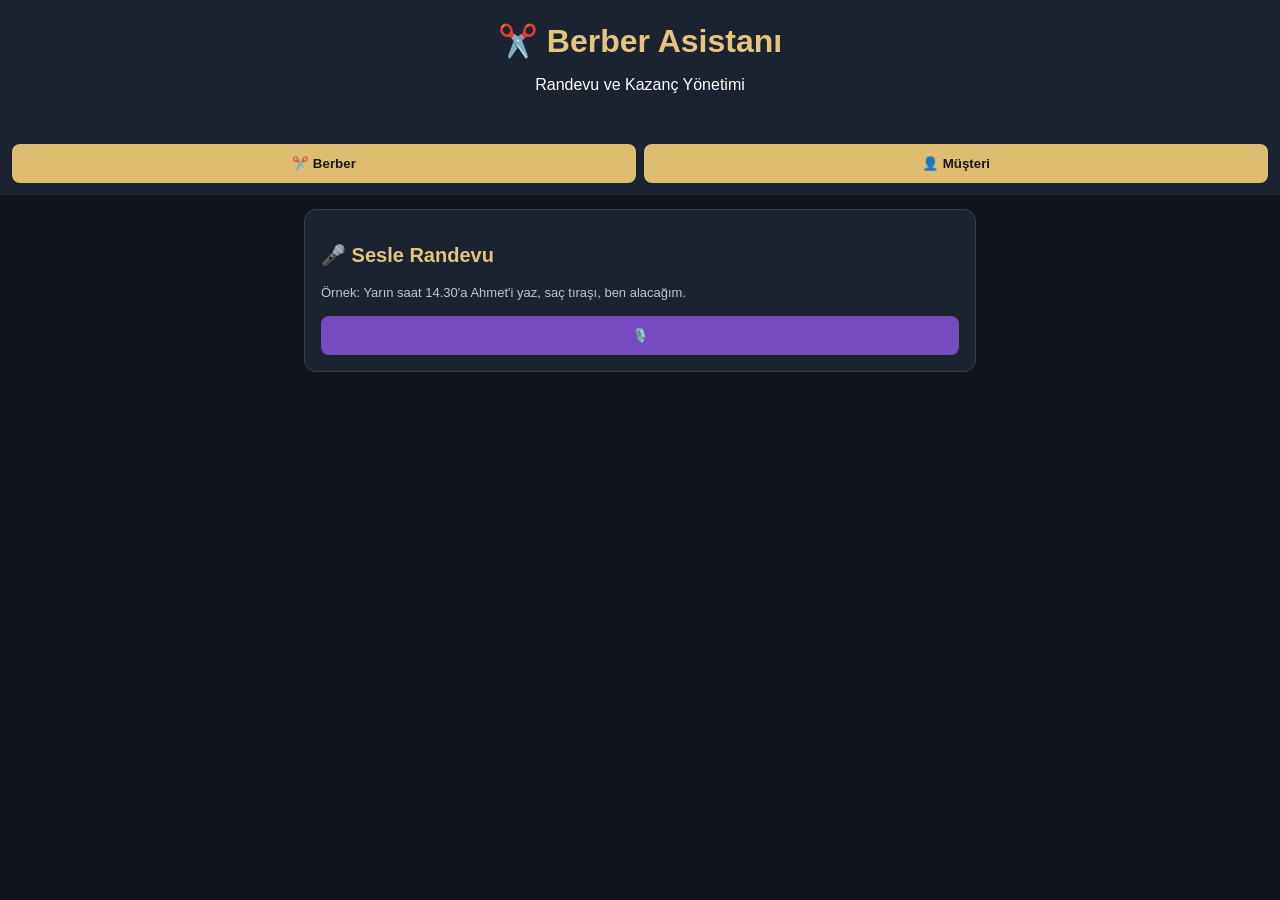
==== index.html @ 3687d58e "index.html" ====
<!DOCTYPE html>
<html lang="tr">
<head>
<meta charset="UTF-8">
<meta name="viewport" content="width=device-width, initial-scale=1">
<title>Berber Asistanı</title>

<style>
*{box-sizing:border-box}
body{margin:0;background:#10141c;color:white;font-family:Arial,sans-serif}
header{padding:22px;text-align:center;background:#1b2330}
h1{color:#e4c47e;margin:0}
main{max-width:700px;margin:auto;padding:14px}
nav{display:flex;gap:8px;padding:12px;background:#1b2330}
button{padding:12px;border:0;border-radius:8px;background:#dfbd70;color:#171717;font-weight:bold;cursor:pointer}
nav button{flex:1}
.card{background:#1b2330;border:1px solid #354153;border-radius:12px;padding:16px;margin-bottom:14px}
h2{color:#e4c47e;font-size:20px}
input,select{width:100%;padding:12px;margin:7px 0 14px;background:#101722;color:white;border:1px solid #445064;border-radius:8px;font-size:16px}
.full{width:100%}
.voice{width:100%;background:#774bc0;color:white}
.green{background:#248451;color:white}
.red{background:#b63e48;color:white}
.blue{background:#287caa;color:white}
.gray{background:#39485d;color:white}
.hidden{display:none}
.notice{font-size:13px;color:#bbc5d4;line-height:1.5}
.item{background:#111923;padding:13px;border:1px solid #39475a;border-radius:10px;margin:12px 0}
.item p{overflow-wrap:anywhere}
.status{color:#e4c47e;font-weight:bold}
.actions{display:flex;gap:7px;flex-wrap:wrap}
.actions button{flex:1;margin-top:5px}
.stats{display:grid;grid-template-columns:1fr 1fr;gap:10px}
.stat{padding:14px;background:#111923;border-radius:8px}
.stat strong{display:block;color:#e4c47e;font-size:22px;margin-top:8px}
</style>
</head>

<body>

<header>
<h1>✂️ Berber Asistanı</h1>
<p>Randevu ve Kazanç Yönetimi</p>
</header>

<nav>
<button onclick="sayfa('berber')">✂️ Berber</button>
<button onclick="sayfa('musteri')">👤 Müşteri</button>
</nav>

<main>

<section id="berber">

<div class="card">
<h2>🎤 Sesle Randevu</h2>
<p class="notice">Örnek: Yarın saat 14.30'a Ahmet'i yaz, saç tıraşı, ben alacağım.</p>
<button class="voice full" id="sesButon" onclick="sesBaslat()">🎙️
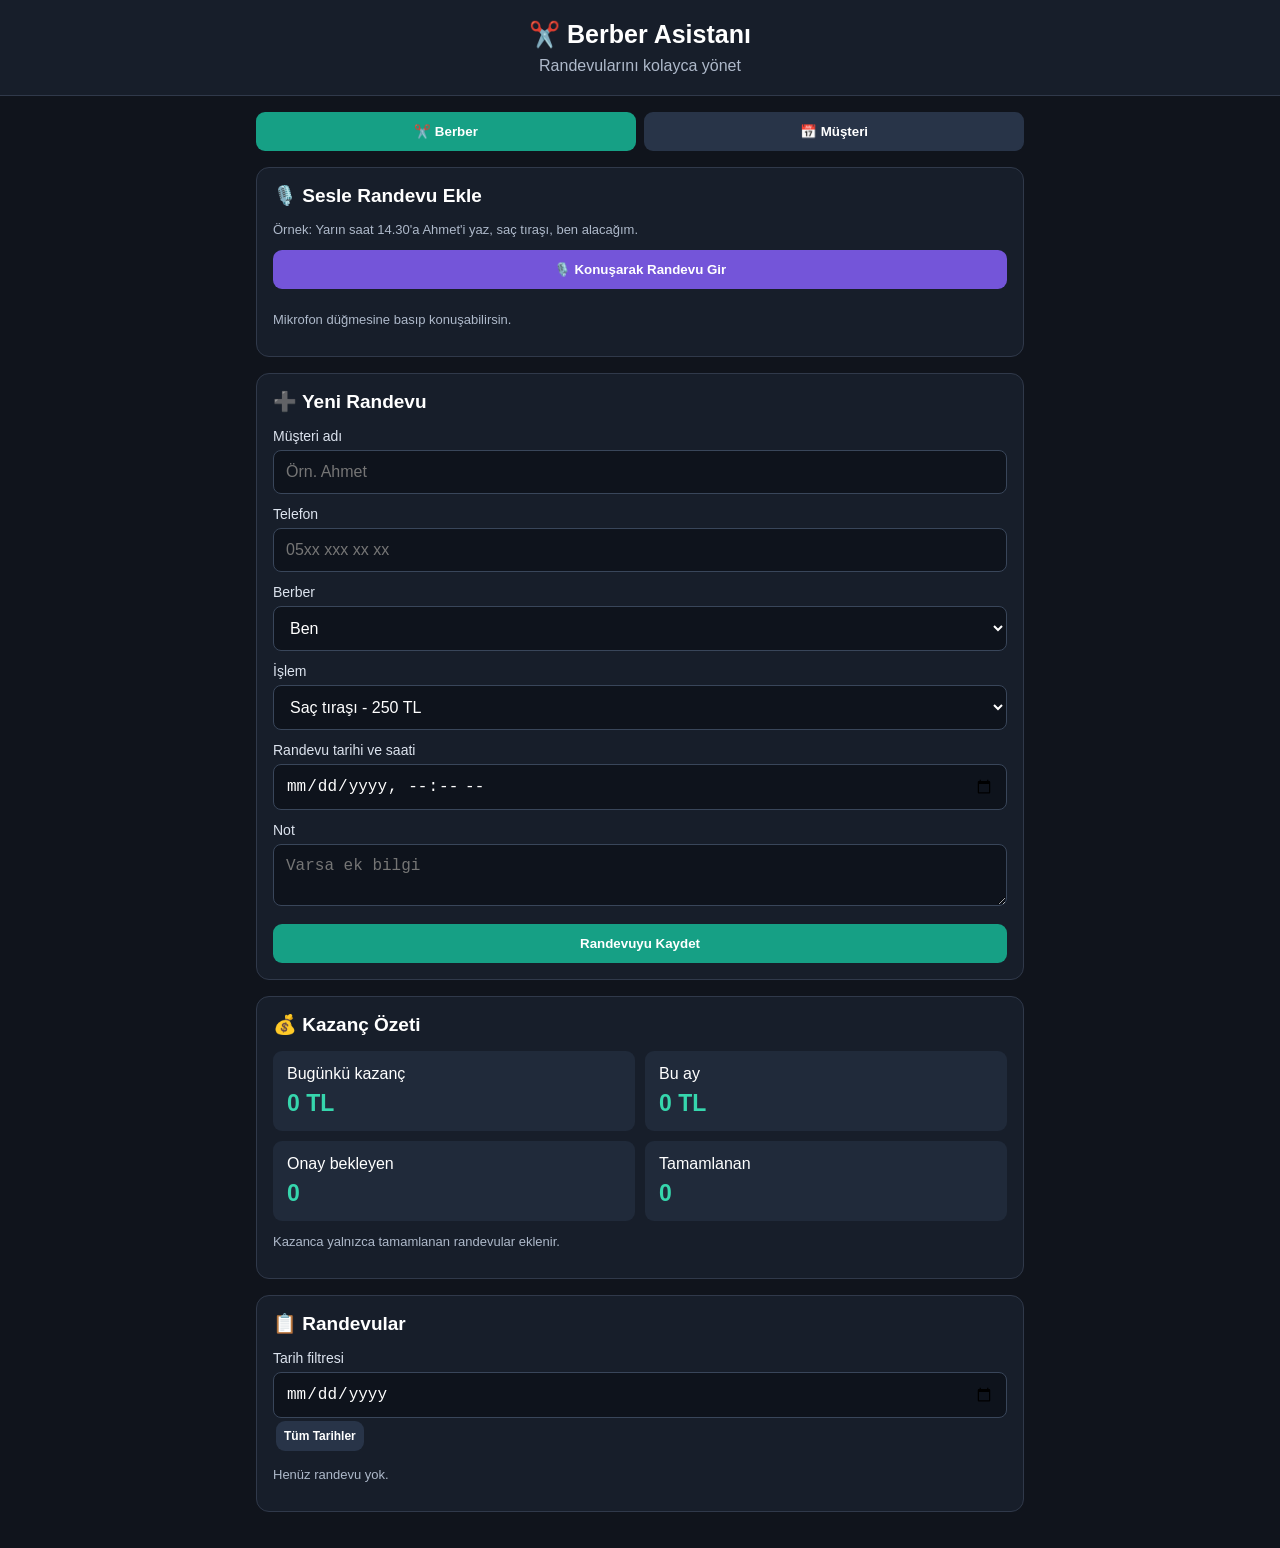
==== commit 64387c8e: "index.html" ====
--- a/index.html
+++ b/index.html
@@ -4,55 +4,390 @@
 <meta charset="UTF-8">
 <meta name="viewport" content="width=device-width, initial-scale=1">
 <title>Berber Asistanı</title>
-
 <style>
 *{box-sizing:border-box}
-body{margin:0;background:#10141c;color:white;font-family:Arial,sans-serif}
-header{padding:22px;text-align:center;background:#1b2330}
-h1{color:#e4c47e;margin:0}
-main{max-width:700px;margin:auto;padding:14px}
-nav{display:flex;gap:8px;padding:12px;background:#1b2330}
-button{padding:12px;border:0;border-radius:8px;background:#dfbd70;color:#171717;font-weight:bold;cursor:pointer}
-nav button{flex:1}
-.card{background:#1b2330;border:1px solid #354153;border-radius:12px;padding:16px;margin-bottom:14px}
-h2{color:#e4c47e;font-size:20px}
-input,select{width:100%;padding:12px;margin:7px 0 14px;background:#101722;color:white;border:1px solid #445064;border-radius:8px;font-size:16px}
-.full{width:100%}
-.voice{width:100%;background:#774bc0;color:white}
-.green{background:#248451;color:white}
-.red{background:#b63e48;color:white}
-.blue{background:#287caa;color:white}
-.gray{background:#39485d;color:white}
-.hidden{display:none}
-.notice{font-size:13px;color:#bbc5d4;line-height:1.5}
-.item{background:#111923;padding:13px;border:1px solid #39475a;border-radius:10px;margin:12px 0}
-.item p{overflow-wrap:anywhere}
-.status{color:#e4c47e;font-weight:bold}
-.actions{display:flex;gap:7px;flex-wrap:wrap}
-.actions button{flex:1;margin-top:5px}
-.stats{display:grid;grid-template-columns:1fr 1fr;gap:10px}
-.stat{padding:14px;background:#111923;border-radius:8px}
-.stat strong{display:block;color:#e4c47e;font-size:22px;margin-top:8px}
+body{margin:0;background:#10141c;color:#fff;font-family:Arial,sans-serif}
+header{background:#171e2a;padding:20px;text-align:center;border-bottom:1px solid #30394a}
+header h1{margin:0;font-size:25px}
+header p{color:#aeb9ca;margin:8px 0 0}
+main{max-width:800px;margin:auto;padding:16px}
+.tabs{display:flex;gap:8px;margin-bottom:16px}
+button,.tab{border:0;border-radius:9px;padding:12px;background:#283448;color:white;font-weight:bold;cursor:pointer}
+button:active{opacity:.75}
+.tab{flex:1}
+.tab.active{background:#16a085}
+.card{background:#171e2a;border:1px solid #30394a;border-radius:13px;padding:16px;margin-bottom:16px}
+h2{font-size:19px;margin:0 0 15px}
+label{display:block;margin:12px 0 6px;color:#dce3ee;font-size:14px}
+input,select,textarea{width:100%;padding:12px;border-radius:8px;border:1px solid #39465a;background:#0e131c;color:white;font-size:16px}
+textarea{resize:vertical}
+.primary{background:#16a085;width:100%;margin-top:14px}
+.voice{background:#7455d9;width:100%;margin-bottom:10px}
+.small{padding:8px;font-size:12px;margin:3px}
+.approve{background:#138b58}
+.reject{background:#b33d4b}
+.complete{background:#2766c7}
+.cancel{background:#8a5a27}
+.muted{color:#aeb9ca;font-size:13px}
+.item{border:1px solid #354156;border-radius:10px;padding:13px;margin-top:10px}
+.item h3{margin:0 0 8px;font-size:17px}
+.badge{display:inline-block;padding:5px 8px;border-radius:6px;font-size:12px;background:#66512a;margin:5px 0}
+.stats{display:grid;grid-template-columns:repeat(2,1fr);gap:10px}
+.stat{background:#202a3a;padding:14px;border-radius:9px}
+.stat strong{display:block;font-size:23px;margin-top:7px;color:#36d6ad}
+.hidden{display:none!important}
+hr{border:0;border-top:1px solid #30394a;margin:15px 0}
 </style>
 </head>
-
 <body>
-
 <header>
 <h1>✂️ Berber Asistanı</h1>
-<p>Randevu ve Kazanç Yönetimi</p>
+<p>Randevularını kolayca yönet</p>
 </header>
 
-<nav>
-<button onclick="sayfa('berber')">✂️ Berber</button>
-<button onclick="sayfa('musteri')">👤 Müşteri</button>
-</nav>
-
 <main>
-
-<section id="berber">
-
-<div class="card">
-<h2>🎤 Sesle Randevu</h2>
-<p class="notice">Örnek: Yarın saat 14.30'a Ahmet'i yaz, saç tıraşı, ben alacağım.</p>
-<button class="voice full" id="sesButon" onclick="sesBaslat()">🎙️+<div class="tabs">
+<button class="tab active" id="berberTab" onclick="sayfaAc('berber')">✂️ Berber</button>
+<button class="tab" id="musteriTab" onclick="sayfaAc('musteri')">📅 Müşteri</button>
+</div>
+
+<section id="berberSayfa">
+<div class="card">
+<h2>🎙️ Sesle Randevu Ekle</h2>
+<p class="muted">Örnek: Yarın saat 14.30'a Ahmet'i yaz, saç tıraşı, ben alacağım.</p>
+<button class="voice" onclick="sesBaslat()">🎙️ Konuşarak Randevu Gir</button>
+<p id="sesDurum" class="muted">Mikrofon düğmesine basıp konuşabilirsin.</p>
+</div>
+
+<div class="card">
+<h2>➕ Yeni Randevu</h2>
+<form id="randevuForm">
+<label>Müşteri adı</label>
+<input id="ad" required placeholder="Örn. Ahmet">
+
+<label>Telefon</label>
+<input id="telefon" type="tel" placeholder="05xx xxx xx xx">
+
+<label>Berber</label>
+<select id="berber">
+<option value="Ben">Ben</option>
+<option value="Usta">Usta</option>
+</select>
+
+<label>İşlem</label>
+<select id="islem">
+<option value="Saç">Saç tıraşı - 250 TL</option>
+<option value="Sakal">Sakal - 100 TL</option>
+<option value="Saç ve sakal">Saç ve sakal - 350 TL</option>
+</select>
+
+<label>Randevu tarihi ve saati</label>
+<input id="tarih" type="datetime-local" required>
+
+<label>Not</label>
+<textarea id="not" rows="2" placeholder="Varsa ek bilgi"></textarea>
+
+<button class="primary" type="submit">Randevuyu Kaydet</button>
+</form>
+</div>
+
+<div class="card">
+<h2>💰 Kazanç Özeti</h2>
+<div class="stats">
+<div class="stat">Bugünkü kazanç<strong id="bugunKazanc">0 TL</strong></div>
+<div class="stat">Bu ay<strong id="ayKazanc">0 TL</strong></div>
+<div class="stat">Onay bekleyen<strong id="bekleyenSayi">0</strong></div>
+<div class="stat">Tamamlanan<strong id="tamamlananSayi">0</strong></div>
+</div>
+<p class="muted">Kazanca yalnızca tamamlanan randevular eklenir.</p>
+</div>
+
+<div class="card">
+<h2>📋 Randevular</h2>
+<label>Tarih filtresi</label>
+<input type="date" id="filtreTarih" onchange="listele()">
+<button class="small" onclick="filtreTemizle()">Tüm Tarihler</button>
+<div id="randevuListe"></div>
+</div>
+</section>
+
+<section id="musteriSayfa" class="hidden">
+<div class="card">
+<h2>📅 Randevu Talep Et</h2>
+<p class="muted">Talebin berber tarafından onaylanana kadar beklemede kalır.</p>
+<form id="musteriForm">
+<label>Adın</label>
+<input id="mAd" required placeholder="Ad soyad">
+
+<label>Telefon</label>
+<input id="mTelefon" required type="tel" placeholder="Telefon numaran">
+
+<label>Berber tercihi</label>
+<select id="mBerber">
+<option value="Ben">Ben</option>
+<option value="Usta">Usta</option>
+</select>
+
+<label>İşlem</label>
+<select id="mIslem">
+<option value="Saç">Saç tıraşı - 250 TL</option>
+<option value="Sakal">Sakal - 100 TL</option>
+<option value="Saç ve sakal">Saç ve sakal - 350 TL</option>
+</select>
+
+<label>İstediğin tarih ve saat</label>
+<input id="mTarih" type="datetime-local" required>
+
+<button class="primary" type="submit">Randevu Talebi Gönder</button>
+</form>
+<hr>
+<h2>ℹ️ Bilgilendirme</h2>
+<p class="muted">Bu sürüm deneme sürümüdür. Müşteri talepleri farklı telefonlar arasında henüz paylaşılmaz. WhatsApp mesajları otomatik gönderilmez.</p>
+</div>
+</section>
+</main>
+
+<script>
+const ANAHTAR="berberRandevulari";
+let randevular=[];
+
+try{
+randevular=JSON.parse(localStorage.getItem(ANAHTAR)||"[]");
+if(!Array.isArray(randevular))randevular=[];
+}catch(e){randevular=[]}
+
+function kaydet(){
+localStorage.setItem(ANAHTAR,JSON.stringify(randevular));
+listele();
+ozetGuncelle();
+}
+
+function fiyat(islem){
+if(islem==="Sakal")return 100;
+if(islem==="Saç ve sakal")return 350;
+return 250;
+}
+
+function tarihYaz(deger){
+if(!deger)return "";
+const d=new Date(deger);
+if(isNaN(d.getTime()))return deger;
+return d.toLocaleDateString("tr-TR")+" "+d.toLocaleTimeString("tr-TR",{hour:"2-digit",minute:"2-digit"});
+}
+
+function sayfaAc(ad){
+document.getElementById("berberSayfa").classList.toggle("hidden",ad!=="berber");
+document.getElementById("musteriSayfa").classList.toggle("hidden",ad!=="musteri");
+document.getElementById("berberTab").classList.toggle("active",ad==="berber");
+document.getElementById("musteriTab").classList.toggle("active",ad==="musteri");
+}
+
+function cakisma(tarih,berber){
+const yeni=new Date(tarih).getTime();
+return randevular.some(r=>
+r.berber===berber &&
+["Onay Bekliyor","Onaylandı"].includes(r.durum) &&
+Math.abs(new Date(r.tarih).getTime()-yeni)<30*60*1000
+);
+}
+
+function randevuEkle(veri){
+if(!veri.ad||!veri.tarih){
+alert("Lütfen müşteri adını ve randevu saatini gir.");
+return false;
+}
+const d=new Date(veri.tarih);
+if(isNaN(d.getTime())||d.getHours()<9||d.getHours()>=19||
+d.getMinutes()%30!==0){
+alert("Randevu saatleri 09.00-18.30 arasında, yarım saatlik aralıklarla olmalı.");
+return false;
+}
+if(d.getTime()<Date.now()){
+alert("Geçmiş bir saate randevu veremezsin.");
+return false;
+}
+if(cakisma(veri.tarih,veri.berber)){
+alert("Bu berberin o saatte başka bir randevusu var. Başka saat seç.");
+return false;
+}
+randevular.push({
+id:Date.now().toString()+Math.random().toString(16).slice(2),
+ad:veri.ad.trim(),
+telefon:veri.telefon||"",
+berber:veri.berber,
+islem:veri.islem,
+fiyat:fiyat(veri.islem),
+tarih:veri.tarih,
+not:veri.not||"",
+durum:veri.durum||"Onaylandı",
+olusturma:new Date().toISOString()
+});
+kaydet();
+return true;
+}
+
+document.getElementById("randevuForm").addEventListener("submit",function(e){
+e.preventDefault();
+const ok=randevuEkle({
+ad:document.getElementById("ad").value,
+telefon:document.getElementById("telefon").value,
+berber:document.getElementById("berber").value,
+islem:document.getElementById("islem").value,
+tarih:document.getElementById("tarih").value,
+not:document.getElementById("not").value,
+durum:"Onaylandı"
+});
+if(ok){
+this.reset();
+alert("Randevu kaydedildi!");
+}
+});
+
+document.getElementById("musteriForm").addEventListener("submit",function(e){
+e.preventDefault();
+const ok=randevuEkle({
+ad:document.getElementById("mAd").value,
+telefon:document.getElementById("mTelefon").value,
+berber:document.getElementById("mBerber").value,
+islem:document.getElementById("mIslem").value,
+tarih:document.getElementById("mTarih").value,
+durum:"Onay Bekliyor"
+});
+if(ok){
+this.reset();
+alert("Talebin kaydedildi. Berber onayı bekleniyor.");
+}
+});
+
+function guvenli(metin){
+return String(metin??"").replace(/[&<>"']/g,function(c){
+return {"&":"&amp;","<":"&lt;",">":"&gt;",'"':"&quot;","'":"&#39;"}[c];
+});
+}
+
+function durumButonlari(r){
+let html="";
+if(r.durum==="Onay Bekliyor"){
+html+=`<button class="small approve" onclick="durumDegistir('${r.id}','Onaylandı')">Onayla</button>`;
+html+=`<button class="small reject" onclick="durumDegistir('${r.id}','Reddedildi')">Reddet</button>`;
+}
+if(r.durum==="Onaylandı"){
+html+=`<button class="small complete" onclick="durumDegistir('${r.id}','Tamamlandı')">Tamamlandı</button>`;
+html+=`<button class="small cancel" onclick="durumDegistir('${r.id}','İptal Edildi')">İptal Et</button>`;
+}
+html+=`<button class="small reject" onclick="sil('${r.id}')">Sil</button>`;
+return html;
+}
+
+function listele(){
+const alan=document.getElementById("randevuListe");
+const filtre=document.getElementById("filtreTarih").value;
+const sirali=[...randevular].sort((a,b)=>new Date(a.tarih)-new Date(b.tarih));
+const gorunen=sirali.filter(r=>!filtre||r.tarih.slice(0,10)===filtre);
+if(!gorunen.length){
+alan.innerHTML='<p class="muted">Henüz randevu yok.</p>';
+return;
+}
+alan.innerHTML=gorunen.map(r=>`
+<div class="item">
+<h3>${guvenli(r.ad)}</h3>
+<div>${guvenli(tarihYaz(r.tarih))}</div>
+<div class="muted">${guvenli(r.berber)} · ${guvenli(r.islem)} · ${r.fiyat} TL</div>
+${r.telefon?`<div class="muted">Tel: ${guvenli(r.telefon)}</div>`:""}
+${r.not?`<div class="muted">Not: ${guvenli(r.not)}</div>`:""}
+<span class="badge">${guvenli(r.durum)}</span><br>
+${durumButonlari(r)}
+</div>`).join("");
+}
+
+function durumDegistir(id,durum){
+const r=randevular.find(x=>x.id===id);
+if(!r)return;
+if(durum==="Onaylandı"&&cakisma(r.tarih,r.berber)){
+alert("Bu saatte aynı berberin başka bir randevusu var.");
+return;
+}
+r.durum=durum;
+kaydet();
+}
+
+function sil(id){
+if(!confirm("Bu randevu silinsin mi?"))return;
+randevular=randevular.filter(r=>r.id!==id);
+kaydet();
+}
+
+function filtreTemizle(){
+document.getElementById("filtreTarih").value="";
+listele();
+}
+
+function ozetGuncelle(){
+const simdi=new Date();
+const bugun=simdi.toLocaleDateString("en-CA");
+const ay=simdi.getFullYear()+"-"+String(simdi.getMonth()+1).padStart(2,"0");
+const biten=randevular.filter(r=>r.durum==="Tamamlandı");
+const toplam=liste=>liste.reduce((s,r)=>s+Number(r.fiyat||0),0);
+document.getElementById("bugunKazanc").textContent=
+toplam(biten.filter(r=>new Date(r.tarih).toLocaleDateString("en-CA")===bugun))+" TL";
+document.getElementById("ayKazanc").textContent=
+toplam(biten.filter(r=>r.tarih.slice(0,7)===ay))+" TL";
+document.getElementById("bekleyenSayi").textContent=
+randevular.filter(r=>r.durum==="Onay Bekliyor").length;
+document.getElementById("tamamlananSayi").textContent=biten.length;
+}
+
+function sesBaslat(){
+const durum=document.getElementById("sesDurum");
+const SR=window.SpeechRecognition||window.webkitSpeechRecognition;
+if(!SR){
+durum.textContent="Bu tarayıcı ses tanımayı desteklemiyor. Chrome ile dene.";
+return;
+}
+const tanima=new SR();
+tanima.lang="tr-TR";
+tanima.interimResults=false;
+durum.textContent="Dinliyorum... Şimdi randevuyu söyle.";
+tanima.onresult=function(e){
+const metin=e.results[0][0].transcript;
+durum.textContent="Duyulan: "+metin;
+sesDoldur(metin);
+};
+tanima.onerror=function(){
+durum.textContent="Ses alınamadı. Mikrofon iznini kontrol edip tekrar dene.";
+};
+tanima.onend=function(){};
+tanima.start();
+}
+
+function sesDoldur(metin){
+const k=metin.toLocaleLowerCase("tr-TR");
+const adBul=metin.match(/(?:'|’)?([A-ZÇĞİÖŞÜ][a-zçğıöşü]+)(?:'|’)?/);
+if(adBul)document.getElementById("ad").value=adBul[1];
+
+if(k.includes("usta"))document.getElementById("berber").value="Usta";
+else if(k.includes("ben alacağım")||k.includes("ben alicam")||k.includes("ben"))document.getElementById("berber").value="Ben";
+
+if(k.includes("saç ve sakal")||k.includes("saç sakal"))document.getElementById("islem").value="Saç ve sakal";
+else if(k.includes("sakal"))document.getElementById("islem").value="Sakal";
+else if(k.includes("saç"))document.getElementById("islem").value="Saç";
+
+let d=new Date();
+if(k.includes("yarın")||k.includes("yarin"))d.setDate(d.getDate()+1);
+let saat=k.match(/(?:saat\s*)?(\d{1,2})[.:](\d{2})/);
+if(saat){
+d.setHours(Number(saat[1]),Number(saat[2]),0,0);
+}else{
+let sadeceSaat=k.match(/saat\s+(\d{1,2})/);
+if(sadeceSaat)d.setHours(Number(sadeceSaat[1]),0,0,0);
+}
+const yerel=new Date(d.getTime()-d.getTimezoneOffset()*60000).toISOString().slice(0,16);
+document.getElementById("tarih").value=yerel;
+document.getElementById("sesDurum").textContent="Bilgileri forma doldurdum. Kontrol et, ardından Randevuyu Kaydet düğmesine bas.";
+}
+
+listele();
+ozetGuncelle();
+</script>
+</body>
+</html>
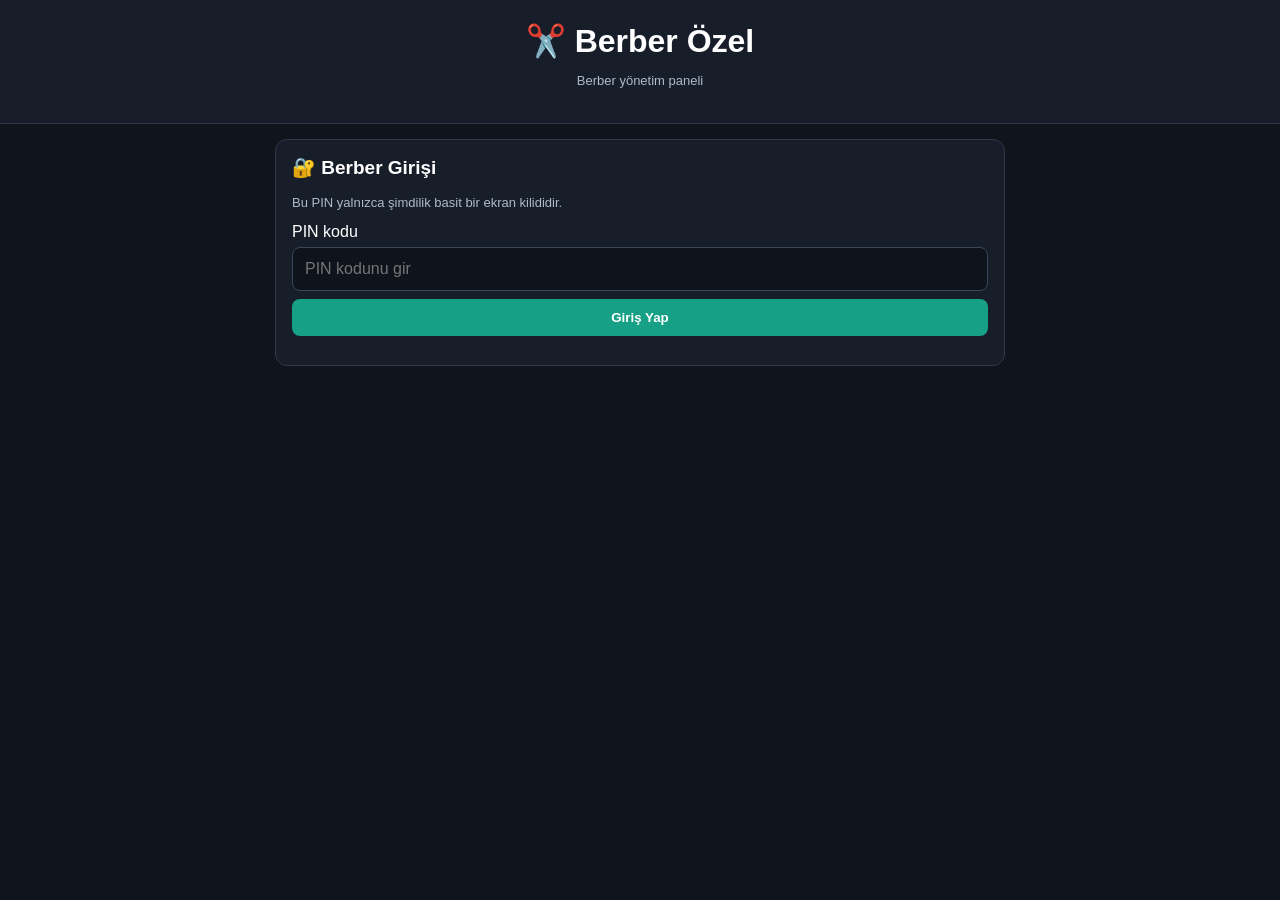
==== commit 4a16948b: "index.html" ====
--- a/index.html
+++ b/index.html
@@ -3,391 +3,187 @@
 <head>
 <meta charset="UTF-8">
 <meta name="viewport" content="width=device-width, initial-scale=1">
-<title>Berber Asistanı</title>
+<meta name="theme-color" content="#10141c">
+<title>Berber Özel</title>
 <style>
 *{box-sizing:border-box}
-body{margin:0;background:#10141c;color:#fff;font-family:Arial,sans-serif}
-header{background:#171e2a;padding:20px;text-align:center;border-bottom:1px solid #30394a}
-header h1{margin:0;font-size:25px}
-header p{color:#aeb9ca;margin:8px 0 0}
-main{max-width:800px;margin:auto;padding:16px}
-.tabs{display:flex;gap:8px;margin-bottom:16px}
-button,.tab{border:0;border-radius:9px;padding:12px;background:#283448;color:white;font-weight:bold;cursor:pointer}
-button:active{opacity:.75}
-.tab{flex:1}
-.tab.active{background:#16a085}
-.card{background:#171e2a;border:1px solid #30394a;border-radius:13px;padding:16px;margin-bottom:16px}
-h2{font-size:19px;margin:0 0 15px}
-label{display:block;margin:12px 0 6px;color:#dce3ee;font-size:14px}
-input,select,textarea{width:100%;padding:12px;border-radius:8px;border:1px solid #39465a;background:#0e131c;color:white;font-size:16px}
-textarea{resize:vertical}
-.primary{background:#16a085;width:100%;margin-top:14px}
-.voice{background:#7455d9;width:100%;margin-bottom:10px}
-.small{padding:8px;font-size:12px;margin:3px}
+body{margin:0;background:#10141c;color:white;font-family:Arial,sans-serif}
+header{padding:22px;background:#171e2a;text-align:center;border-bottom:1px solid #30394a}
+header h1{margin:0}
+main{max-width:760px;margin:auto;padding:15px}
+.card{background:#171e2a;padding:16px;border-radius:12px;margin-bottom:15px;border:1px solid #30394a}
+h2{font-size:19px;margin-top:0}
+label{display:block;margin:12px 0 6px}
+input,select,textarea{width:100%;padding:12px;background:#0e131c;border:1px solid #39465a;border-radius:8px;color:white;font-size:16px}
+button{padding:11px;border:0;border-radius:8px;background:#16a085;color:white;font-weight:bold;cursor:pointer;margin-top:8px}
+.full{width:100%}
+.voice{background:#7455d9}
 .approve{background:#138b58}
 .reject{background:#b33d4b}
 .complete{background:#2766c7}
-.cancel{background:#8a5a27}
-.muted{color:#aeb9ca;font-size:13px}
-.item{border:1px solid #354156;border-radius:10px;padding:13px;margin-top:10px}
-.item h3{margin:0 0 8px;font-size:17px}
-.badge{display:inline-block;padding:5px 8px;border-radius:6px;font-size:12px;background:#66512a;margin:5px 0}
-.stats{display:grid;grid-template-columns:repeat(2,1fr);gap:10px}
-.stat{background:#202a3a;padding:14px;border-radius:9px}
-.stat strong{display:block;font-size:23px;margin-top:7px;color:#36d6ad}
+.item{border:1px solid #39465a;padding:13px;border-radius:9px;margin-top:10px}
+.muted{font-size:13px;color:#aeb9ca}
+.badge{display:inline-block;padding:5px 8px;border-radius:6px;background:#66512a;font-size:12px;margin:8px 0}
+.stats{display:grid;grid-template-columns:1fr 1fr;gap:10px}
+.stat{background:#202a3a;padding:13px;border-radius:8px}
+.stat strong{display:block;color:#36d6ad;font-size:22px;margin-top:6px}
 .hidden{display:none!important}
-hr{border:0;border-top:1px solid #30394a;margin:15px 0}
 </style>
 </head>
 <body>
+
 <header>
-<h1>✂️ Berber Asistanı</h1>
-<p>Randevularını kolayca yönet</p>
+<h1>✂️ Berber Özel</h1>
+<p class="muted">Berber yönetim paneli</p>
 </header>
 
 <main>
-<div class="tabs">
-<button class="tab active" id="berberTab" onclick="sayfaAc('berber')">✂️ Berber</button>
-<button class="tab" id="musteriTab" onclick="sayfaAc('musteri')">📅 Müşteri</button>
-</div>
+<section id="giris" class="card">
+<h2>🔐 Berber Girişi</h2>
+<p class="muted">Bu PIN yalnızca şimdilik basit bir ekran kilididir.</p>
+<label>PIN kodu</label>
+<input id="pin" type="password" inputmode="numeric" placeholder="PIN kodunu gir">
+<button class="full" onclick="girisYap()">Giriş Yap</button>
+<p id="girisMesaj" class="muted"></p>
+</section>
 
-<section id="berberSayfa">
+<div id="panel" class="hidden">
+
 <div class="card">
 <h2>🎙️ Sesle Randevu Ekle</h2>
 <p class="muted">Örnek: Yarın saat 14.30'a Ahmet'i yaz, saç tıraşı, ben alacağım.</p>
-<button class="voice" onclick="sesBaslat()">🎙️ Konuşarak Randevu Gir</button>
-<p id="sesDurum" class="muted">Mikrofon düğmesine basıp konuşabilirsin.</p>
+<button class="voice full" onclick="sesBaslat()">🎙️ Konuşarak Randevu Gir</button>
+<p id="sesDurum" class="muted">Konuştuğunda bilgiler forma doldurulur.</p>
 </div>
 
 <div class="card">
-<h2>➕ Yeni Randevu</h2>
-<form id="randevuForm">
+<h2>➕ Randevu Ekle</h2>
+<form id="form">
 <label>Müşteri adı</label>
-<input id="ad" required placeholder="Örn. Ahmet">
+<input id="ad" required placeholder="Ad soyad">
 
 <label>Telefon</label>
-<input id="telefon" type="tel" placeholder="05xx xxx xx xx">
+<input id="telefon" type="tel" placeholder="Telefon numarası">
 
 <label>Berber</label>
 <select id="berber">
-<option value="Ben">Ben</option>
-<option value="Usta">Usta</option>
+<option>Ben</option>
+<option>Usta</option>
 </select>
 
 <label>İşlem</label>
 <select id="islem">
-<option value="Saç">Saç tıraşı - 250 TL</option>
-<option value="Sakal">Sakal - 100 TL</option>
-<option value="Saç ve sakal">Saç ve sakal - 350 TL</option>
+<option>Saç</option>
+<option>Sakal</option>
+<option>Saç ve sakal</option>
 </select>
 
-<label>Randevu tarihi ve saati</label>
+<label>Tarih ve saat</label>
 <input id="tarih" type="datetime-local" required>
 
 <label>Not</label>
-<textarea id="not" rows="2" placeholder="Varsa ek bilgi"></textarea>
+<textarea id="not" rows="2" placeholder="Ek bilgi"></textarea>
 
-<button class="primary" type="submit">Randevuyu Kaydet</button>
+<button class="full" type="submit">Randevuyu Kaydet</button>
 </form>
 </div>
 
 <div class="card">
 <h2>💰 Kazanç Özeti</h2>
 <div class="stats">
-<div class="stat">Bugünkü kazanç<strong id="bugunKazanc">0 TL</strong></div>
-<div class="stat">Bu ay<strong id="ayKazanc">0 TL</strong></div>
-<div class="stat">Onay bekleyen<strong id="bekleyenSayi">0</strong></div>
-<div class="stat">Tamamlanan<strong id="tamamlananSayi">0</strong></div>
+<div class="stat">Bugünkü kazanç<strong id="bugun">0 TL</strong></div>
+<div class="stat">Bu ay<strong id="ay">0 TL</strong></div>
+<div class="stat">Onay bekleyen<strong id="bekleyen">0</strong></div>
+<div class="stat">Tamamlanan<strong id="tamamlanan">0</strong></div>
 </div>
-<p class="muted">Kazanca yalnızca tamamlanan randevular eklenir.</p>
+<p class="muted">Yalnızca tamamlanan randevular kazanca eklenir.</p>
 </div>
 
 <div class="card">
 <h2>📋 Randevular</h2>
-<label>Tarih filtresi</label>
-<input type="date" id="filtreTarih" onchange="listele()">
-<button class="small" onclick="filtreTemizle()">Tüm Tarihler</button>
-<div id="randevuListe"></div>
+<label>Tarihe göre filtrele</label>
+<input id="filtre" type="date" onchange="listele()">
+<button onclick="document.getElementById('filtre').value='';listele()">Tüm Tarihler</button>
+<div id="liste"></div>
 </div>
-</section>
 
-<section id="musteriSayfa" class="hidden">
-<div class="card">
-<h2>📅 Randevu Talep Et</h2>
-<p class="muted">Talebin berber tarafından onaylanana kadar beklemede kalır.</p>
-<form id="musteriForm">
-<label>Adın</label>
-<input id="mAd" required placeholder="Ad soyad">
-
-<label>Telefon</label>
-<input id="mTelefon" required type="tel" placeholder="Telefon numaran">
-
-<label>Berber tercihi</label>
-<select id="mBerber">
-<option value="Ben">Ben</option>
-<option value="Usta">Usta</option>
-</select>
-
-<label>İşlem</label>
-<select id="mIslem">
-<option value="Saç">Saç tıraşı - 250 TL</option>
-<option value="Sakal">Sakal - 100 TL</option>
-<option value="Saç ve sakal">Saç ve sakal - 350 TL</option>
-</select>
-
-<label>İstediğin tarih ve saat</label>
-<input id="mTarih" type="datetime-local" required>
-
-<button class="primary" type="submit">Randevu Talebi Gönder</button>
-</form>
-<hr>
-<h2>ℹ️ Bilgilendirme</h2>
-<p class="muted">Bu sürüm deneme sürümüdür. Müşteri talepleri farklı telefonlar arasında henüz paylaşılmaz. WhatsApp mesajları otomatik gönderilmez.</p>
+<button class="full" onclick="cikisYap()">Kilitle ve Çıkış Yap</button>
+<p class="muted">Bu sürüm randevuları yalnızca kullanılan tarayıcıda saklar. Henüz çevrim içi değildir.</p>
 </div>
-</section>
 </main>
 
 <script>
-const ANAHTAR="berberRandevulari";
+const PIN="1234";
+const KEY="berberRandevulari";
 let randevular=[];
 
 try{
-randevular=JSON.parse(localStorage.getItem(ANAHTAR)||"[]");
+randevular=JSON.parse(localStorage.getItem(KEY)||"[]");
 if(!Array.isArray(randevular))randevular=[];
 }catch(e){randevular=[]}
 
+function girisYap(){
+if(document.getElementById("pin").value===PIN){
+document.getElementById("giris").classList.add("hidden");
+document.getElementById("panel").classList.remove("hidden");
+listele();
+ozet();
+}else{
+document.getElementById("girisMesaj").textContent="PIN yanlış. Tekrar dene.";
+}
+}
+function cikisYap(){
+document.getElementById("panel").classList.add("hidden");
+document.getElementById("giris").classList.remove("hidden");
+document.getElementById("pin").value="";
+}
+function fiyat(x){return x==="Sakal"?100:x==="Saç ve sakal"?350:250}
 function kaydet(){
-localStorage.setItem(ANAHTAR,JSON.stringify(randevular));
-listele();
-ozetGuncelle();
+localStorage.setItem(KEY,JSON.stringify(randevular));
+listele();ozet();
 }
-
-function fiyat(islem){
-if(islem==="Sakal")return 100;
-if(islem==="Saç ve sakal")return 350;
-return 250;
+function ekle(v){
+const d=new Date(v.tarih);
+if(isNaN(d.getTime())){alert("Tarihi kontrol et.");return false}
+if(d.getTime()<Date.now()){alert("Geçmiş bir saate randevu veremezsin.");return false}
+if(d.getHours()<9||d.getHours()>=19||d.getMinutes()%30!==0){
+alert("Saatler 09.00-18.30 arasında, yarım saatlik aralıklarla olmalı.");return false
 }
-
-function tarihYaz(deger){
-if(!deger)return "";
-const d=new Date(deger);
-if(isNaN(d.getTime()))return deger;
-return d.toLocaleDateString("tr-TR")+" "+d.toLocaleTimeString("tr-TR",{hour:"2-digit",minute:"2-digit"});
-}
-
-function sayfaAc(ad){
-document.getElementById("berberSayfa").classList.toggle("hidden",ad!=="berber");
-document.getElementById("musteriSayfa").classList.toggle("hidden",ad!=="musteri");
-document.getElementById("berberTab").classList.toggle("active",ad==="berber");
-document.getElementById("musteriTab").classList.toggle("active",ad==="musteri");
-}
-
-function cakisma(tarih,berber){
-const yeni=new Date(tarih).getTime();
-return randevular.some(r=>
-r.berber===berber &&
-["Onay Bekliyor","Onaylandı"].includes(r.durum) &&
-Math.abs(new Date(r.tarih).getTime()-yeni)<30*60*1000
+const cakisma=randevular.some(r=>
+r.berber===v.berber&&
+["Onaylandı","Onay Bekliyor"].includes(r.durum)&&
+Math.abs(new Date(r.tarih)-d)<30*60*1000
 );
-}
-
-function randevuEkle(veri){
-if(!veri.ad||!veri.tarih){
-alert("Lütfen müşteri adını ve randevu saatini gir.");
-return false;
-}
-const d=new Date(veri.tarih);
-if(isNaN(d.getTime())||d.getHours()<9||d.getHours()>=19||
-d.getMinutes()%30!==0){
-alert("Randevu saatleri 09.00-18.30 arasında, yarım saatlik aralıklarla olmalı.");
-return false;
-}
-if(d.getTime()<Date.now()){
-alert("Geçmiş bir saate randevu veremezsin.");
-return false;
-}
-if(cakisma(veri.tarih,veri.berber)){
-alert("Bu berberin o saatte başka bir randevusu var. Başka saat seç.");
-return false;
-}
+if(cakisma){alert("Bu berberin o saatte başka randevusu var.");return false}
 randevular.push({
 id:Date.now().toString()+Math.random().toString(16).slice(2),
-ad:veri.ad.trim(),
-telefon:veri.telefon||"",
-berber:veri.berber,
-islem:veri.islem,
-fiyat:fiyat(veri.islem),
-tarih:veri.tarih,
-not:veri.not||"",
-durum:veri.durum||"Onaylandı",
-olusturma:new Date().toISOString()
+ad:v.ad,telefon:v.telefon,berber:v.berber,islem:v.islem,
+fiyat:fiyat(v.islem),tarih:v.tarih,not:v.not,
+durum:v.durum||"Onaylandı"
 });
-kaydet();
-return true;
+kaydet();return true;
 }
-
-document.getElementById("randevuForm").addEventListener("submit",function(e){
+document.getElementById("form").addEventListener("submit",function(e){
 e.preventDefault();
-const ok=randevuEkle({
-ad:document.getElementById("ad").value,
+const ok=ekle({
+ad:document.getElementById("ad").value.trim(),
 telefon:document.getElementById("telefon").value,
 berber:document.getElementById("berber").value,
 islem:document.getElementById("islem").value,
 tarih:document.getElementById("tarih").value,
-not:document.getElementById("not").value,
-durum:"Onaylandı"
+not:document.getElementById("not").value
 });
-if(ok){
-this.reset();
-alert("Randevu kaydedildi!");
+if(ok){this.reset();alert("Randevu kaydedildi.")}
+});
+function guvenli(s){
+return String(s??"").replace(/[&<>"']/g,c=>({"&":"&amp;","<":"&lt;",">":"&gt;",'"':"&quot;","'":"&#39;"}[c]));
 }
-});
-
-document.getElementById("musteriForm").addEventListener("submit",function(e){
-e.preventDefault();
-const ok=randevuEkle({
-ad:document.getElementById("mAd").value,
-telefon:document.getElementById("mTelefon").value,
-berber:document.getElementById("mBerber").value,
-islem:document.getElementById("mIslem").value,
-tarih:document.getElementById("mTarih").value,
-durum:"Onay Bekliyor"
-});
-if(ok){
-this.reset();
-alert("Talebin kaydedildi. Berber onayı bekleniyor.");
-}
-});
-
-function guvenli(metin){
-return String(metin??"").replace(/[&<>"']/g,function(c){
-return {"&":"&amp;","<":"&lt;",">":"&gt;",'"':"&quot;","'":"&#39;"}[c];
-});
-}
-
-function durumButonlari(r){
-let html="";
-if(r.durum==="Onay Bekliyor"){
-html+=`<button class="small approve" onclick="durumDegistir('${r.id}','Onaylandı')">Onayla</button>`;
-html+=`<button class="small reject" onclick="durumDegistir('${r.id}','Reddedildi')">Reddet</button>`;
-}
-if(r.durum==="Onaylandı"){
-html+=`<button class="small complete" onclick="durumDegistir('${r.id}','Tamamlandı')">Tamamlandı</button>`;
-html+=`<button class="small cancel" onclick="durumDegistir('${r.id}','İptal Edildi')">İptal Et</button>`;
-}
-html+=`<button class="small reject" onclick="sil('${r.id}')">Sil</button>`;
-return html;
-}
-
 function listele(){
-const alan=document.getElementById("randevuListe");
-const filtre=document.getElementById("filtreTarih").value;
-const sirali=[...randevular].sort((a,b)=>new Date(a.tarih)-new Date(b.tarih));
-const gorunen=sirali.filter(r=>!filtre||r.tarih.slice(0,10)===filtre);
-if(!gorunen.length){
-alan.innerHTML='<p class="muted">Henüz randevu yok.</p>';
-return;
-}
-alan.innerHTML=gorunen.map(r=>`
+const f=document.getElementById("filtre").value;
+const arr=[...randevular].sort((a,b)=>new Date(a.tarih)-new Date(b.tarih))
+.filter(r=>!f||r.tarih.slice(0,10)===f);
+document.getElementById("liste").innerHTML=arr.length?arr.map(r=>`
 <div class="item">
 <h3>${guvenli(r.ad)}</h3>
-<div>${guvenli(tarihYaz(r.tarih))}</div>
-<div class="muted">${guvenli(r.berber)} · ${guvenli(r.islem)} · ${r.fiyat} TL</div>
-${r.telefon?`<div class="muted">Tel: ${guvenli(r.telefon)}</div>`:""}
-${r.not?`<div class="muted">Not: ${guvenli(r.not)}</div>`:""}
-<span class="badge">${guvenli(r.durum)}</span><br>
-${durumButonlari(r)}
-</div>`).join("");
-}
-
-function durumDegistir(id,durum){
-const r=randevular.find(x=>x.id===id);
-if(!r)return;
-if(durum==="Onaylandı"&&cakisma(r.tarih,r.berber)){
-alert("Bu saatte aynı berberin başka bir randevusu var.");
-return;
-}
-r.durum=durum;
-kaydet();
-}
-
-function sil(id){
-if(!confirm("Bu randevu silinsin mi?"))return;
-randevular=randevular.filter(r=>r.id!==id);
-kaydet();
-}
-
-function filtreTemizle(){
-document.getElementById("filtreTarih").value="";
-listele();
-}
-
-function ozetGuncelle(){
-const simdi=new Date();
-const bugun=simdi.toLocaleDateString("en-CA");
-const ay=simdi.getFullYear()+"-"+String(simdi.getMonth()+1).padStart(2,"0");
-const biten=randevular.filter(r=>r.durum==="Tamamlandı");
-const toplam=liste=>liste.reduce((s,r)=>s+Number(r.fiyat||0),0);
-document.getElementById("bugunKazanc").textContent=
-toplam(biten.filter(r=>new Date(r.tarih).toLocaleDateString("en-CA")===bugun))+" TL";
-document.getElementById("ayKazanc").textContent=
-toplam(biten.filter(r=>r.tarih.slice(0,7)===ay))+" TL";
-document.getElementById("bekleyenSayi").textContent=
-randevular.filter(r=>r.durum==="Onay Bekliyor").length;
-document.getElementById("tamamlananSayi").textContent=biten.length;
-}
-
-function sesBaslat(){
-const durum=document.getElementById("sesDurum");
-const SR=window.SpeechRecognition||window.webkitSpeechRecognition;
-if(!SR){
-durum.textContent="Bu tarayıcı ses tanımayı desteklemiyor. Chrome ile dene.";
-return;
-}
-const tanima=new SR();
-tanima.lang="tr-TR";
-tanima.interimResults=false;
-durum.textContent="Dinliyorum... Şimdi randevuyu söyle.";
-tanima.onresult=function(e){
-const metin=e.results[0][0].transcript;
-durum.textContent="Duyulan: "+metin;
-sesDoldur(metin);
-};
-tanima.onerror=function(){
-durum.textContent="Ses alınamadı. Mikrofon iznini kontrol edip tekrar dene.";
-};
-tanima.onend=function(){};
-tanima.start();
-}
-
-function sesDoldur(metin){
-const k=metin.toLocaleLowerCase("tr-TR");
-const adBul=metin.match(/(?:'|’)?([A-ZÇĞİÖŞÜ][a-zçğıöşü]+)(?:'|’)?/);
-if(adBul)document.getElementById("ad").value=adBul[1];
-
-if(k.includes("usta"))document.getElementById("berber").value="Usta";
-else if(k.includes("ben alacağım")||k.includes("ben alicam")||k.includes("ben"))document.getElementById("berber").value="Ben";
-
-if(k.includes("saç ve sakal")||k.includes("saç sakal"))document.getElementById("islem").value="Saç ve sakal";
-else if(k.includes("sakal"))document.getElementById("islem").value="Sakal";
-else if(k.includes("saç"))document.getElementById("islem").value="Saç";
-
-let d=new Date();
-if(k.includes("yarın")||k.includes("yarin"))d.setDate(d.getDate()+1);
-let saat=k.match(/(?:saat\s*)?(\d{1,2})[.:](\d{2})/);
-if(saat){
-d.setHours(Number(saat[1]),Number(saat[2]),0,0);
-}else{
-let sadeceSaat=k.match(/saat\s+(\d{1,2})/);
-if(sadeceSaat)d.setHours(Number(sadeceSaat[1]),0,0,0);
-}
-const yerel=new Date(d.getTime()-d.getTimezoneOffset()*60000).toISOString().slice(0,16);
-document.getElementById("tarih").value=yerel;
-document.getElementById("sesDurum").textContent="Bilgileri forma doldurdum. Kontrol et, ardından Randevuyu Kaydet düğmesine bas.";
-}
-
-listele();
-ozetGuncelle();
-</script>
-</body>
-</html>+<div>${guvenli(new Date(r.tarih).toLocaleString("tr-TR"))}</div>
+<div class="muted">${guvenli(r.berber)} · ${guvenli(r
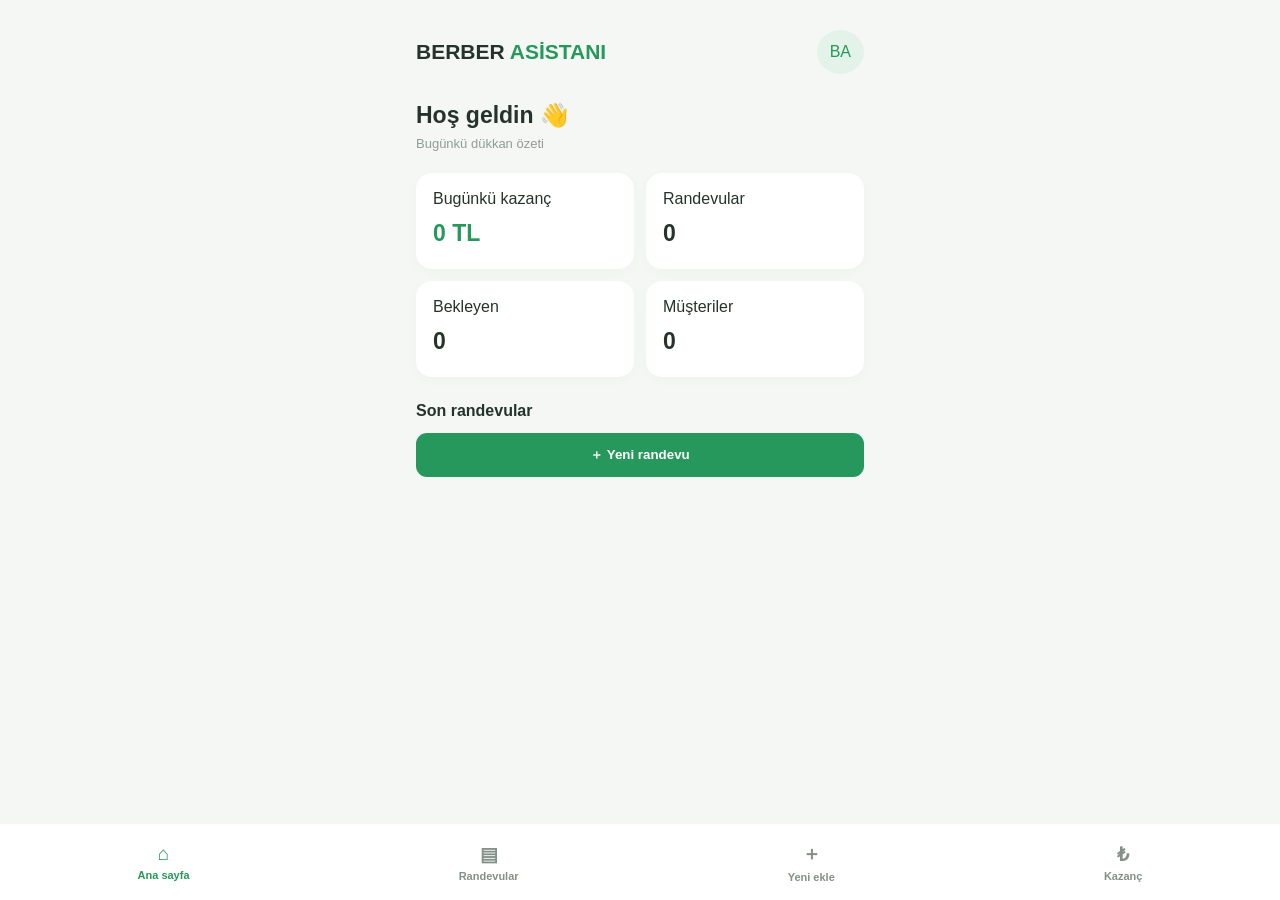
==== commit 09f3d7cb: "index.html" ====
--- a/index.html
+++ b/index.html
@@ -1,189 +1,107 @@
+
 <!DOCTYPE html>
 <html lang="tr">
 <head>
 <meta charset="UTF-8">
 <meta name="viewport" content="width=device-width, initial-scale=1">
-<meta name="theme-color" content="#10141c">
-<title>Berber Özel</title>
+<meta name="theme-color" content="#f5f7f5">
+<title>Berber Asistanı</title>
 <style>
 *{box-sizing:border-box}
-body{margin:0;background:#10141c;color:white;font-family:Arial,sans-serif}
-header{padding:22px;background:#171e2a;text-align:center;border-bottom:1px solid #30394a}
-header h1{margin:0}
-main{max-width:760px;margin:auto;padding:15px}
-.card{background:#171e2a;padding:16px;border-radius:12px;margin-bottom:15px;border:1px solid #30394a}
-h2{font-size:19px;margin-top:0}
-label{display:block;margin:12px 0 6px}
-input,select,textarea{width:100%;padding:12px;background:#0e131c;border:1px solid #39465a;border-radius:8px;color:white;font-size:16px}
-button{padding:11px;border:0;border-radius:8px;background:#16a085;color:white;font-weight:bold;cursor:pointer;margin-top:8px}
+body{margin:0;background:#f5f7f5;color:#26332b;font-family:Arial,sans-serif}
+.app{max-width:480px;margin:auto;padding:20px 16px 90px}
+header{display:flex;justify-content:space-between;align-items:center;margin:10px 0 28px}
+.logo{font-size:21px;font-weight:bold}
+.logo span{color:#26985b}
+.avatar{background:#e4f3e9;color:#26985b;border-radius:50%;padding:13px}
+h2{font-size:23px;margin:0 0 7px}
+.muted{color:#929b94;font-size:13px}
+.stats{display:grid;grid-template-columns:1fr 1fr;gap:12px;margin-top:22px}
+.stat,.card{background:white;border-radius:16px;padding:17px;box-shadow:0 3px 14px #00000006}
+.stat strong{display:block;font-size:23px;margin:12px 0 5px}
+.green{color:#26985b}
+.section{display:flex;justify-content:space-between;margin:25px 0 13px}
+button{border:0;border-radius:11px;padding:13px;background:#26985b;color:white;font-weight:bold}
 .full{width:100%}
-.voice{background:#7455d9}
-.approve{background:#138b58}
-.reject{background:#b33d4b}
-.complete{background:#2766c7}
-.item{border:1px solid #39465a;padding:13px;border-radius:9px;margin-top:10px}
-.muted{font-size:13px;color:#aeb9ca}
-.badge{display:inline-block;padding:5px 8px;border-radius:6px;background:#66512a;font-size:12px;margin:8px 0}
-.stats{display:grid;grid-template-columns:1fr 1fr;gap:10px}
-.stat{background:#202a3a;padding:13px;border-radius:8px}
-.stat strong{display:block;color:#36d6ad;font-size:22px;margin-top:6px}
-.hidden{display:none!important}
+input,select{width:100%;padding:14px;border:1px solid #e9ede9;border-radius:11px;background:#fafbfa;font-size:15px;margin:7px 0 14px}
+.page{display:none}
+.page.active{display:block}
+.nav{position:fixed;bottom:0;left:0;right:0;background:white;display:flex;justify-content:space-around;padding:12px 3px}
+.nav button{background:white;color:#849087;font-size:11px;padding:5px}
+.nav span{display:block;font-size:19px;margin-bottom:4px}
+.nav button.active{color:#26985b}
+.booking{background:white;border-radius:14px;padding:15px;margin:10px 0}
+.booking p{font-size:12px;color:#89938c}
+.actions{display:flex;gap:8px;margin-top:10px}
+.actions button{flex:1;font-size:12px}
+.light{background:#edf6f0;color:#26985b}
+.red{background:#fff0ef;color:#c64b45}
 </style>
 </head>
 <body>
-
+<div class="app">
 <header>
-<h1>✂️ Berber Özel</h1>
-<p class="muted">Berber yönetim paneli</p>
+<div class="logo">BERBER <span>ASİSTANI</span></div>
+<div class="avatar">BA</div>
 </header>
 
-<main>
-<section id="giris" class="card">
-<h2>🔐 Berber Girişi</h2>
-<p class="muted">Bu PIN yalnızca şimdilik basit bir ekran kilididir.</p>
-<label>PIN kodu</label>
-<input id="pin" type="password" inputmode="numeric" placeholder="PIN kodunu gir">
-<button class="full" onclick="girisYap()">Giriş Yap</button>
-<p id="girisMesaj" class="muted"></p>
+<section id="home" class="page active">
+<h2>Hoş geldin 👋</h2>
+<div class="muted">Bugünkü dükkan özeti</div>
+<div class="stats">
+<div class="stat">Bugünkü kazanç<strong class="green" id="kazanc">0 TL</strong></div>
+<div class="stat">Randevular<strong id="sayac">0</strong></div>
+<div class="stat">Bekleyen<strong id="bekleyen">0</strong></div>
+<div class="stat">Müşteriler<strong id="musteri">0</strong></div>
+</div>
+<div class="section"><b>Son randevular</b></div>
+<div id="son"></div>
+<button class="full" onclick="git('ekle')">＋ Yeni randevu</button>
 </section>
 
-<div id="panel" class="hidden">
-
+<section id="ekle" class="page">
+<h2>Yeni randevu</h2>
+<p class="muted">Müşteri bilgilerini gir</p>
 <div class="card">
-<h2>🎙️ Sesle Randevu Ekle</h2>
-<p class="muted">Örnek: Yarın saat 14.30'a Ahmet'i yaz, saç tıraşı, ben alacağım.</p>
-<button class="voice full" onclick="sesBaslat()">🎙️ Konuşarak Randevu Gir</button>
-<p id="sesDurum" class="muted">Konuştuğunda bilgiler forma doldurulur.</p>
-</div>
-
-<div class="card">
-<h2>➕ Randevu Ekle</h2>
-<form id="form">
 <label>Müşteri adı</label>
-<input id="ad" required placeholder="Ad soyad">
-
+<input id="isim" placeholder="Ad soyad">
 <label>Telefon</label>
-<input id="telefon" type="tel" placeholder="Telefon numarası">
-
+<input id="telefon" placeholder="05xx xxx xx xx">
+<label>Tarih</label>
+<input id="tarih" type="date">
+<label>Saat</label>
+<input id="saat" type="time">
+<label>Hizmet</label>
+<select id="hizmet">
+<option value="400">Saç kesimi - 400 TL</option>
+<option value="200">Sakal - 200 TL</option>
+<option value="600">Saç + sakal - 600 TL</option>
+</select>
 <label>Berber</label>
 <select id="berber">
 <option>Ben</option>
 <option>Usta</option>
 </select>
+<button class="full" onclick="ekle()">Randevu talebi oluştur</button>
+</div>
+</section>
 
-<label>İşlem</label>
-<select id="islem">
-<option>Saç</option>
-<option>Sakal</option>
-<option>Saç ve sakal</option>
-</select>
+<section id="randevular" class="page">
+<h2>Randevular</h2>
+<div id="liste"></div>
+</section>
 
-<label>Tarih ve saat</label>
-<input id="tarih" type="datetime-local" required>
-
-<label>Not</label>
-<textarea id="not" rows="2" placeholder="Ek bilgi"></textarea>
-
-<button class="full" type="submit">Randevuyu Kaydet</button>
-</form>
+<section id="kazancSayfa" class="page">
+<h2>Kazanç takibi</h2>
+<div class="card">
+<div class="muted">Onaylı randevu toplamı</div>
+<strong class="green" id="toplam">0 TL</strong>
 </div>
-
-<div class="card">
-<h2>💰 Kazanç Özeti</h2>
-<div class="stats">
-<div class="stat">Bugünkü kazanç<strong id="bugun">0 TL</strong></div>
-<div class="stat">Bu ay<strong id="ay">0 TL</strong></div>
-<div class="stat">Onay bekleyen<strong id="bekleyen">0</strong></div>
-<div class="stat">Tamamlanan<strong id="tamamlanan">0</strong></div>
+</section>
 </div>
-<p class="muted">Yalnızca tamamlanan randevular kazanca eklenir.</p>
-</div>
-
-<div class="card">
-<h2>📋 Randevular</h2>
-<label>Tarihe göre filtrele</label>
-<input id="filtre" type="date" onchange="listele()">
-<button onclick="document.getElementById('filtre').value='';listele()">Tüm Tarihler</button>
-<div id="liste"></div>
-</div>
-
-<button class="full" onclick="cikisYap()">Kilitle ve Çıkış Yap</button>
-<p class="muted">Bu sürüm randevuları yalnızca kullanılan tarayıcıda saklar. Henüz çevrim içi değildir.</p>
-</div>
-</main>
-
-<script>
-const PIN="1234";
-const KEY="berberRandevulari";
-let randevular=[];
-
-try{
-randevular=JSON.parse(localStorage.getItem(KEY)||"[]");
-if(!Array.isArray(randevular))randevular=[];
-}catch(e){randevular=[]}
-
-function girisYap(){
-if(document.getElementById("pin").value===PIN){
-document.getElementById("giris").classList.add("hidden");
-document.getElementById("panel").classList.remove("hidden");
-listele();
-ozet();
-}else{
-document.getElementById("girisMesaj").textContent="PIN yanlış. Tekrar dene.";
-}
-}
-function cikisYap(){
-document.getElementById("panel").classList.add("hidden");
-document.getElementById("giris").classList.remove("hidden");
-document.getElementById("pin").value="";
-}
-function fiyat(x){return x==="Sakal"?100:x==="Saç ve sakal"?350:250}
-function kaydet(){
-localStorage.setItem(KEY,JSON.stringify(randevular));
-listele();ozet();
-}
-function ekle(v){
-const d=new Date(v.tarih);
-if(isNaN(d.getTime())){alert("Tarihi kontrol et.");return false}
-if(d.getTime()<Date.now()){alert("Geçmiş bir saate randevu veremezsin.");return false}
-if(d.getHours()<9||d.getHours()>=19||d.getMinutes()%30!==0){
-alert("Saatler 09.00-18.30 arasında, yarım saatlik aralıklarla olmalı.");return false
-}
-const cakisma=randevular.some(r=>
-r.berber===v.berber&&
-["Onaylandı","Onay Bekliyor"].includes(r.durum)&&
-Math.abs(new Date(r.tarih)-d)<30*60*1000
-);
-if(cakisma){alert("Bu berberin o saatte başka randevusu var.");return false}
-randevular.push({
-id:Date.now().toString()+Math.random().toString(16).slice(2),
-ad:v.ad,telefon:v.telefon,berber:v.berber,islem:v.islem,
-fiyat:fiyat(v.islem),tarih:v.tarih,not:v.not,
-durum:v.durum||"Onaylandı"
-});
-kaydet();return true;
-}
-document.getElementById("form").addEventListener("submit",function(e){
-e.preventDefault();
-const ok=ekle({
-ad:document.getElementById("ad").value.trim(),
-telefon:document.getElementById("telefon").value,
-berber:document.getElementById("berber").value,
-islem:document.getElementById("islem").value,
-tarih:document.getElementById("tarih").value,
-not:document.getElementById("not").value
-});
-if(ok){this.reset();alert("Randevu kaydedildi.")}
-});
-function guvenli(s){
-return String(s??"").replace(/[&<>"']/g,c=>({"&":"&amp;","<":"&lt;",">":"&gt;",'"':"&quot;","'":"&#39;"}[c]));
-}
-function listele(){
-const f=document.getElementById("filtre").value;
-const arr=[...randevular].sort((a,b)=>new Date(a.tarih)-new Date(b.tarih))
-.filter(r=>!f||r.tarih.slice(0,10)===f);
-document.getElementById("liste").innerHTML=arr.length?arr.map(r=>`
-<div class="item">
-<h3>${guvenli(r.ad)}</h3>
-<div>${guvenli(new Date(r.tarih).toLocaleString("tr-TR"))}</div>
-<div class="muted">${guvenli(r.berber)} · ${guvenli(r+<nav class="nav">
+<button class="active" onclick="git('home',this)"><span>⌂</span>Ana sayfa</button>
+<button onclick="git('randevular',this)"><span>▤</span>Randevular</button>
+<button onclick="git('ekle',this)"><span>＋</span>Yeni ekle</button>
+<button onclick="git('kazancSayfa',this)"><span>₺</span>Kazanç</button>
+</nav>
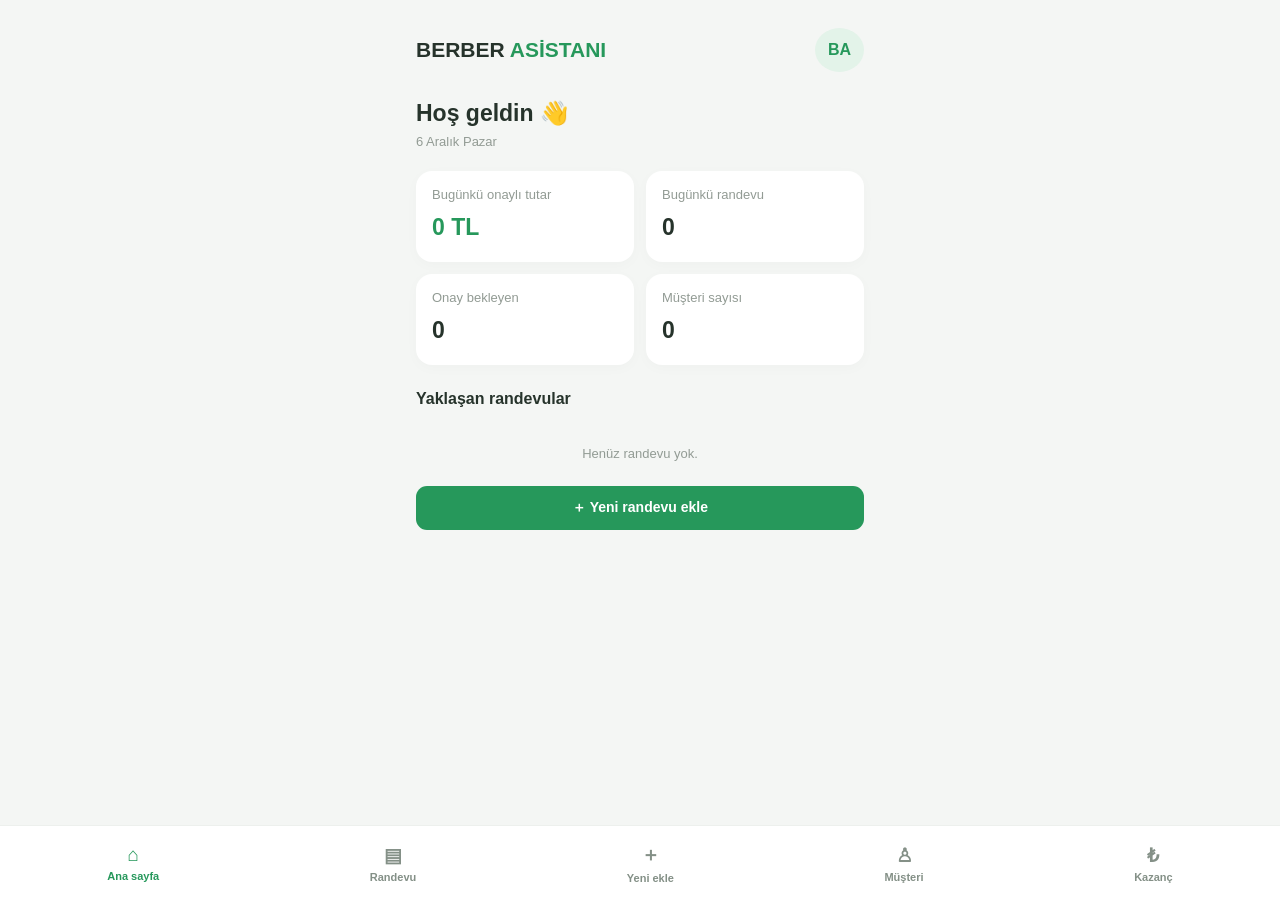
==== commit c02eb24d: "index.html" ====
--- a/index.html
+++ b/index.html
@@ -3,39 +3,40 @@
 <html lang="tr">
 <head>
 <meta charset="UTF-8">
-<meta name="viewport" content="width=device-width, initial-scale=1">
+<meta name="viewport" content="width=device-width,initial-scale=1,maximum-scale=1">
 <meta name="theme-color" content="#f5f7f5">
 <title>Berber Asistanı</title>
 <style>
 *{box-sizing:border-box}
-body{margin:0;background:#f5f7f5;color:#26332b;font-family:Arial,sans-serif}
-.app{max-width:480px;margin:auto;padding:20px 16px 90px}
-header{display:flex;justify-content:space-between;align-items:center;margin:10px 0 28px}
-.logo{font-size:21px;font-weight:bold}
-.logo span{color:#26985b}
-.avatar{background:#e4f3e9;color:#26985b;border-radius:50%;padding:13px}
+body{margin:0;background:#f4f6f4;color:#26332b;font-family:Arial,sans-serif}
+.app{max-width:480px;margin:auto;padding:20px 16px 100px}
+header{display:flex;justify-content:space-between;align-items:center;margin:8px 0 28px}
+.logo{font-size:21px;font-weight:800}.logo span{color:#26985b}
+.avatar{background:#e3f3e9;color:#26985b;border-radius:50%;padding:13px;font-weight:bold}
 h2{font-size:23px;margin:0 0 7px}
 .muted{color:#929b94;font-size:13px}
 .stats{display:grid;grid-template-columns:1fr 1fr;gap:12px;margin-top:22px}
-.stat,.card{background:white;border-radius:16px;padding:17px;box-shadow:0 3px 14px #00000006}
+.stat,.card,.booking{background:white;border-radius:16px;padding:16px;box-shadow:0 3px 14px #00000006}
 .stat strong{display:block;font-size:23px;margin:12px 0 5px}
 .green{color:#26985b}
 .section{display:flex;justify-content:space-between;margin:25px 0 13px}
-button{border:0;border-radius:11px;padding:13px;background:#26985b;color:white;font-weight:bold}
+button{border:0;border-radius:11px;padding:13px;background:#26985b;color:white;font-weight:bold;font-size:14px;cursor:pointer}
 .full{width:100%}
-input,select{width:100%;padding:14px;border:1px solid #e9ede9;border-radius:11px;background:#fafbfa;font-size:15px;margin:7px 0 14px}
-.page{display:none}
-.page.active{display:block}
-.nav{position:fixed;bottom:0;left:0;right:0;background:white;display:flex;justify-content:space-around;padding:12px 3px}
-.nav button{background:white;color:#849087;font-size:11px;padding:5px}
-.nav span{display:block;font-size:19px;margin-bottom:4px}
-.nav button.active{color:#26985b}
-.booking{background:white;border-radius:14px;padding:15px;margin:10px 0}
-.booking p{font-size:12px;color:#89938c}
-.actions{display:flex;gap:8px;margin-top:10px}
-.actions button{flex:1;font-size:12px}
 .light{background:#edf6f0;color:#26985b}
 .red{background:#fff0ef;color:#c64b45}
+input,select{width:100%;padding:14px;border:1px solid #e8ece8;border-radius:11px;background:#fafbfa;font-size:15px;margin:7px 0 14px;color:#26332b}
+label{font-size:13px;font-weight:bold}
+.page{display:none}.page.active{display:block}
+.nav{position:fixed;bottom:0;left:0;right:0;background:white;border-top:1px solid #edf0ed;display:flex;justify-content:space-around;padding:11px 2px max(11px,env(safe-area-inset-bottom));z-index:5}
+.nav button{background:white;color:#849087;font-size:11px;padding:5px}
+.nav button.active{color:#26985b}
+.nav span{display:block;font-size:19px;margin-bottom:4px}
+.booking{margin:10px 0}
+.booking p{font-size:12px;color:#89938c;margin:7px 0}
+.actions{display:flex;gap:8px;margin-top:12px}
+.actions button{flex:1;font-size:12px;padding:10px}
+.status{font-size:12px;color:#26985b;background:#edf6f0;padding:6px 9px;border-radius:8px;display:inline-block}
+.empty{text-align:center;color:#929b94;padding:25px;font-size:13px}
 </style>
 </head>
 <body>
@@ -47,61 +48,210 @@
 
 <section id="home" class="page active">
 <h2>Hoş geldin 👋</h2>
-<div class="muted">Bugünkü dükkan özeti</div>
+<div class="muted" id="bugunYazi"></div>
 <div class="stats">
-<div class="stat">Bugünkü kazanç<strong class="green" id="kazanc">0 TL</strong></div>
-<div class="stat">Randevular<strong id="sayac">0</strong></div>
-<div class="stat">Bekleyen<strong id="bekleyen">0</strong></div>
-<div class="stat">Müşteriler<strong id="musteri">0</strong></div>
-</div>
-<div class="section"><b>Son randevular</b></div>
-<div id="son"></div>
-<button class="full" onclick="git('ekle')">＋ Yeni randevu</button>
+<div class="stat"><div class="muted">Bugünkü onaylı tutar</div><strong class="green" id="gunlukKazanc">0 TL</strong></div>
+<div class="stat"><div class="muted">Bugünkü randevu</div><strong id="gunlukSayi">0</strong></div>
+<div class="stat"><div class="muted">Onay bekleyen</div><strong id="bekleyenSayi">0</strong></div>
+<div class="stat"><div class="muted">Müşteri sayısı</div><strong id="musteriSayi">0</strong></div>
+</div>
+<div class="section"><b>Yaklaşan randevular</b></div>
+<div id="sonRandevular"></div>
+<button class="full" onclick="git('ekle')">＋ Yeni randevu ekle</button>
 </section>
 
 <section id="ekle" class="page">
 <h2>Yeni randevu</h2>
-<p class="muted">Müşteri bilgilerini gir</p>
+<p class="muted">Randevu bilgilerini gir</p>
 <div class="card">
 <label>Müşteri adı</label>
-<input id="isim" placeholder="Ad soyad">
+<input id="isim" placeholder="Müşteri adı">
 <label>Telefon</label>
-<input id="telefon" placeholder="05xx xxx xx xx">
+<input id="telefon" type="tel" placeholder="05xx xxx xx xx">
 <label>Tarih</label>
 <input id="tarih" type="date">
 <label>Saat</label>
 <input id="saat" type="time">
 <label>Hizmet</label>
 <select id="hizmet">
-<option value="400">Saç kesimi - 400 TL</option>
-<option value="200">Sakal - 200 TL</option>
-<option value="600">Saç + sakal - 600 TL</option>
+<option value="400">Saç kesimi — 400 TL</option>
+<option value="200">Sakal — 200 TL</option>
+<option value="600">Saç + sakal — 600 TL</option>
 </select>
 <label>Berber</label>
-<select id="berber">
-<option>Ben</option>
-<option>Usta</option>
-</select>
-<button class="full" onclick="ekle()">Randevu talebi oluştur</button>
+<select id="berber"><option>Ben</option><option>Usta</option></select>
+<button class="full" onclick="ekle()">Randevu kaydet</button>
+<p class="muted">Kaydedilen randevu önce onay bekler.</p>
 </div>
 </section>
 
 <section id="randevular" class="page">
 <h2>Randevular</h2>
-<div id="liste"></div>
-</section>
-
-<section id="kazancSayfa" class="page">
+<p class="muted">Onayla veya iptal et</p>
+<div id="tumRandevular"></div>
+</section>
+
+<section id="musteriler" class="page">
+<h2>Müşteriler</h2>
+<p class="muted">Kayıtlı müşteri listesi</p>
+<div id="musteriListesi"></div>
+</section>
+
+<section id="kazanc" class="page">
 <h2>Kazanç takibi</h2>
+<p class="muted">Onaylanmış randevuların tutarı</p>
 <div class="card">
-<div class="muted">Onaylı randevu toplamı</div>
-<strong class="green" id="toplam">0 TL</strong>
-</div>
-</section>
-</div>
+<div class="muted">Toplam onaylı tutar</div>
+<strong class="green" style="font-size:28px" id="toplamKazanc">0 TL</strong>
+</div>
+<div id="kazancDetay"></div>
+</section>
+</div>
+
 <nav class="nav">
 <button class="active" onclick="git('home',this)"><span>⌂</span>Ana sayfa</button>
-<button onclick="git('randevular',this)"><span>▤</span>Randevular</button>
+<button onclick="git('randevular',this)"><span>▤</span>Randevu</button>
 <button onclick="git('ekle',this)"><span>＋</span>Yeni ekle</button>
-<button onclick="git('kazancSayfa',this)"><span>₺</span>Kazanç</button>
+<button onclick="git('musteriler',this)"><span>♙</span>Müşteri</button>
+<button onclick="git('kazanc',this)"><span>₺</span>Kazanç</button>
 </nav>
+
+<script>
+const KEY="berber_asistani_v1";
+let liste=[];
+try{liste=JSON.parse(localStorage.getItem(KEY)||"[]");if(!Array.isArray(liste))liste=[]}catch(e){liste=[]}
+
+const el=id=>document.getElementById(id);
+const para=n=>Number(n||0).toLocaleString("tr-TR")+" TL";
+const tarihBugun=()=>{let d=new Date();return d.getFullYear()+"-"+String(d.getMonth()+1).padStart(2,"0")+"-"+String(d.getDate()).padStart(2,"0")};
+
+function kaydet(){
+localStorage.setItem(KEY,JSON.stringify(liste));
+goster();
+}
+
+function git(id,btn){
+document.querySelectorAll(".page").forEach(p=>p.classList.remove("active"));
+el(id).classList.add("active");
+document.querySelectorAll(".nav button").forEach(b=>b.classList.remove("active"));
+if(btn)btn.classList.add("active");
+else{
+let index=["home","randevular","ekle","musteriler","kazanc"].indexOf(id);
+document.querySelectorAll(".nav button")[index]?.classList.add("active");
+}
+goster();
+}
+
+function dakika(s){
+let [h,m]=s.split(":").map(Number);
+return h*60+m;
+}
+
+function ekle(){
+let isim=el("isim").value.trim();
+let telefon=el("telefon").value.trim();
+let tarih=el("tarih").value;
+let saat=el("saat").value;
+let hizmet=el("hizmet");
+let fiyat=Number(hizmet.value);
+let berber=el("berber").value;
+let sure=fiyat===400?30:fiyat===200?15:45;
+
+if(!isim||!tarih||!saat){alert("İsim, tarih ve saat bilgilerini doldur.");return}
+if(new Date(tarih+"T12:00:00").getDay()===0){alert("Pazar günü kapalıyız.");return}
+if(saat<"08:00"||saat>"22:30"){alert("Çalışma saatleri 08:00 - 22:30.");return}
+if(dakika(saat)+sure>22*60+30){alert("Randevu kapanış saatini geçiyor.");return}
+
+let cakisma=liste.some(x=>{
+if(x.tarih!==tarih||x.berber!==berber||x.durum==="İptal")return false;
+return dakika(saat)<dakika(x.saat)+x.sure&&dakika(x.saat)<dakika(saat)+sure;
+});
+if(cakisma){alert("Bu berberin o saatinde başka randevusu var.");return}
+
+liste.push({
+id:Date.now(),isim,telefon,tarih,saat,berber,
+hizmet:hizmet.options[hizmet.selectedIndex].text,
+fiyat,sure,durum:"Bekliyor"
+});
+kaydet();
+el("isim").value="";
+el("telefon").value="";
+alert("Randevu kaydedildi. Onayını bekliyor.");
+git("randevular");
+}
+
+function onayla(id){
+let r=liste.find(x=>x.id===id);
+if(r)r.durum="Onaylandı";
+kaydet();
+}
+
+function iptal(id){
+if(!confirm("Bu randevuyu iptal etmek istiyor musun?"))return;
+let r=liste.find(x=>x.id===id);
+if(r)r.durum="İptal";
+kaydet();
+}
+
+function sil(id){
+if(!confirm("Randevu tamamen silinsin mi?"))return;
+liste=liste.filter(x=>x.id!==id);
+kaydet();
+}
+
+function kart(x){
+return `<div class="booking">
+<b>${guvenli(x.isim)}</b>
+<p>${x.tarih} · ${x.saat} · ${guvenli(x.berber)}</p>
+<p>${guvenli(x.hizmet)} · ${para(x.fiyat)}</p>
+<span class="status">${guvenli(x.durum)}</span>
+<div class="actions">
+${x.durum==="Bekliyor"?`<button onclick="onayla(${x.id})">Onayla</button>`:""}
+${x.durum!=="İptal"?`<button class="red" onclick="iptal(${x.id})">İptal</button>`:""}
+<button class="light" onclick="sil(${x.id})">Sil</button>
+</div>
+</div>`;
+}
+
+function guvenli(s){
+return String(s??"").replace(/[&<>"']/g,c=>({"&":"&amp;","<":"&lt;",">":"&gt;",'"':"&quot;","'":"&#39;"}[c]));
+}
+
+function goster(){
+let bugun=tarihBugun();
+let onayli=liste.filter(x=>x.durum==="Onaylandı");
+let gunluk=onayli.filter(x=>x.tarih===bugun);
+let sirali=[...liste].sort((a,b)=>(a.tarih+a.saat).localeCompare(b.tarih+b.saat));
+
+el("bugunYazi").textContent=new Date().toLocaleDateString("tr-TR",{weekday:"long",day:"numeric",month:"long"});
+el("gunlukKazanc").textContent=para(gunluk.reduce((a,x)=>a+Number(x.fiyat),0));
+el("toplamKazanc").textContent=para(onayli.reduce((a,x)=>a+Number(x.fiyat),0));
+el("gunlukSayi").textContent=liste.filter(x=>x.tarih===bugun&&x.durum!=="İptal").length;
+el("bekleyenSayi").textContent=liste.filter(x=>x.durum==="Bekliyor").length;
+
+let musteriler=new Map();
+liste.forEach(x=>{
+let key=x.telefon||x.isim;
+if(!musteriler.has(key))musteriler.set(key,x);
+});
+el("musteriSayi").textContent=musteriler.size;
+
+let aktif=sirali.filter(x=>x.durum!=="İptal");
+el("sonRandevular").innerHTML=aktif.length?aktif.slice(0,4).map(kart).join(""):'<div class="empty">Henüz randevu yok.</div>';
+el("tumRandevular").innerHTML=sirali.length?sirali.map(kart).join(""):'<div class="empty">Henüz randevu yok.</div>';
+
+el("musteriListesi").innerHTML=musteriler.size?[...musteriler.values()].map(x=>`
+<div class="booking"><b>${guvenli(x.isim)}</b>
+<p>${guvenli(x.telefon||"Telefon eklenmemiş")}</p>
+<p>Son kayıt: ${x.tarih}</p></div>`).join(""):'<div class="empty">Henüz müşteri yok.</div>';
+
+el("kazancDetay").innerHTML=onayli.length?onayli.map(x=>`
+<div class="booking"><b>${guvenli(x.isim)}</b>
+<p>${x.tarih} · ${x.saat} · ${para(x.fiyat)}</p></div>`).join(""):'<div class="empty">Henüz onaylı randevu yok.</div>';
+}
+
+el("tarih").value=tarihBugun();
+goster();
+</script>
+</body>
+</html>
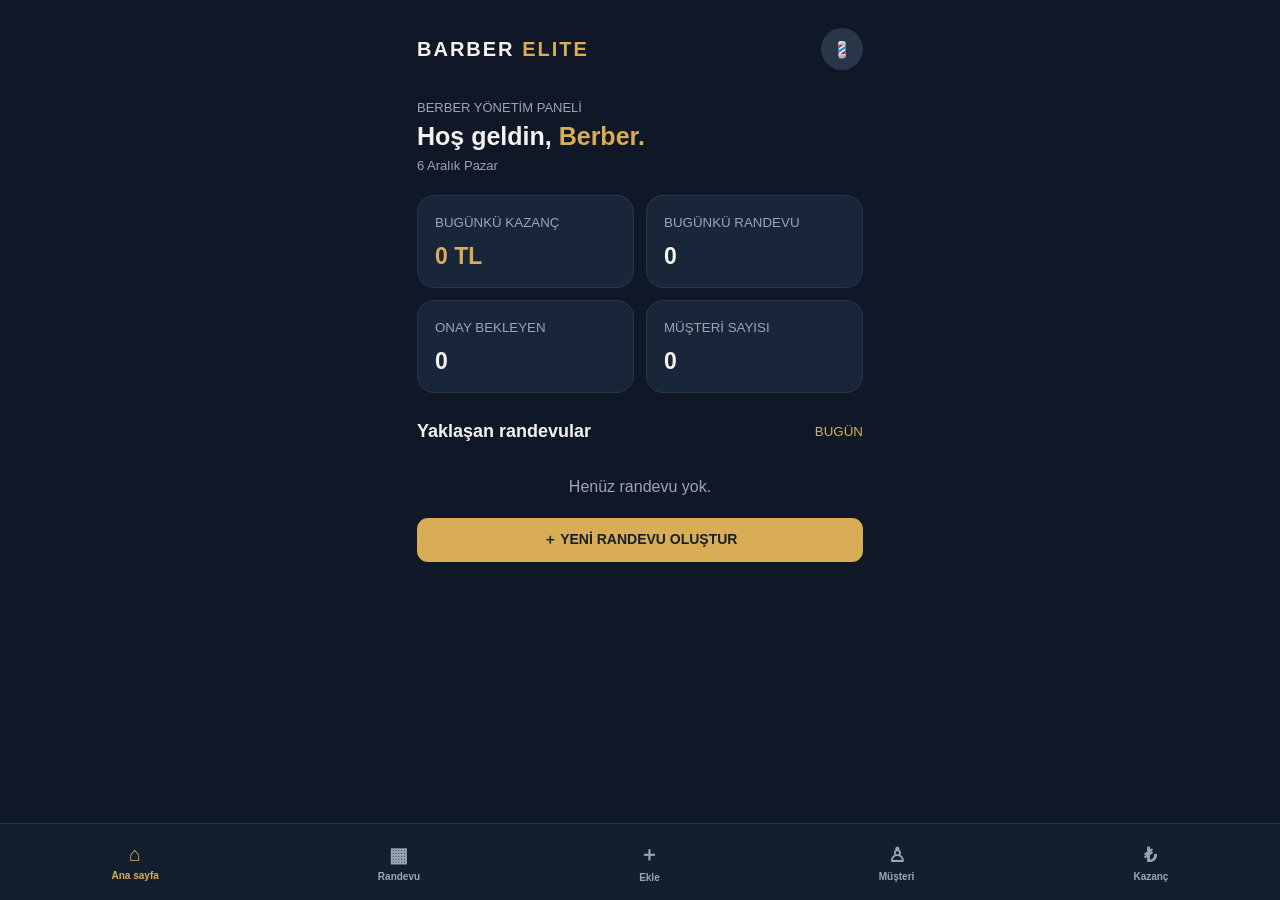
==== commit cf0e4770: "index.html" ====
--- a/index.html
+++ b/index.html
@@ -3,254 +3,181 @@
 <html lang="tr">
 <head>
 <meta charset="UTF-8">
-<meta name="viewport" content="width=device-width,initial-scale=1,maximum-scale=1">
-<meta name="theme-color" content="#f5f7f5">
-<title>Berber Asistanı</title>
+<meta name="viewport" content="width=device-width, initial-scale=1">
+<meta name="theme-color" content="#101827">
+<title>BARBER ELITE</title>
 <style>
+:root{--bg:#101827;--panel:#192538;--gold:#d8ad55;--white:#f5f3ed;--muted:#9ba6b5;--line:#29364a}
 *{box-sizing:border-box}
-body{margin:0;background:#f4f6f4;color:#26332b;font-family:Arial,sans-serif}
-.app{max-width:480px;margin:auto;padding:20px 16px 100px}
-header{display:flex;justify-content:space-between;align-items:center;margin:8px 0 28px}
-.logo{font-size:21px;font-weight:800}.logo span{color:#26985b}
-.avatar{background:#e3f3e9;color:#26985b;border-radius:50%;padding:13px;font-weight:bold}
-h2{font-size:23px;margin:0 0 7px}
-.muted{color:#929b94;font-size:13px}
-.stats{display:grid;grid-template-columns:1fr 1fr;gap:12px;margin-top:22px}
-.stat,.card,.booking{background:white;border-radius:16px;padding:16px;box-shadow:0 3px 14px #00000006}
-.stat strong{display:block;font-size:23px;margin:12px 0 5px}
-.green{color:#26985b}
-.section{display:flex;justify-content:space-between;margin:25px 0 13px}
-button{border:0;border-radius:11px;padding:13px;background:#26985b;color:white;font-weight:bold;font-size:14px;cursor:pointer}
+body{margin:0;background:var(--bg);color:var(--white);font-family:Arial,sans-serif}
+.app{max-width:480px;margin:auto;padding:20px 17px 100px}
+header{display:flex;justify-content:space-between;align-items:center;margin:8px 0 30px}
+.brand{font-size:20px;font-weight:900;letter-spacing:2px}
+.brand span{color:var(--gold)}
+.avatar{width:42px;height:42px;border-radius:50%;background:#29364a;display:grid;place-items:center;color:var(--gold)}
+.greeting{color:var(--muted);font-size:13px}
+h1{font-size:25px;margin:7px 0}
+h2{font-size:18px;margin:0}
+.gold{color:var(--gold)}
+.stats{display:grid;grid-template-columns:1fr 1fr;gap:12px;margin:22px 0}
+.stat,.card{background:var(--panel);border:1px solid var(--line);border-radius:17px;padding:17px}
+.stat small{color:var(--muted)}
+.stat strong{display:block;font-size:23px;margin-top:12px}
+.heading{display:flex;justify-content:space-between;align-items:center;margin:28px 0 14px}
+.heading small{color:var(--gold)}
+button{border:0;border-radius:11px;padding:13px;background:var(--gold);color:#17202d;font-weight:bold;font-size:14px}
 .full{width:100%}
-.light{background:#edf6f0;color:#26985b}
-.red{background:#fff0ef;color:#c64b45}
-input,select{width:100%;padding:14px;border:1px solid #e8ece8;border-radius:11px;background:#fafbfa;font-size:15px;margin:7px 0 14px;color:#26332b}
-label{font-size:13px;font-weight:bold}
+input,select{width:100%;padding:14px;background:#111d2d;color:white;border:1px solid var(--line);border-radius:11px;margin:7px 0 15px;font-size:15px}
+label{font-size:12px;color:var(--muted)}
 .page{display:none}.page.active{display:block}
-.nav{position:fixed;bottom:0;left:0;right:0;background:white;border-top:1px solid #edf0ed;display:flex;justify-content:space-around;padding:11px 2px max(11px,env(safe-area-inset-bottom));z-index:5}
-.nav button{background:white;color:#849087;font-size:11px;padding:5px}
-.nav button.active{color:#26985b}
-.nav span{display:block;font-size:19px;margin-bottom:4px}
-.booking{margin:10px 0}
-.booking p{font-size:12px;color:#89938c;margin:7px 0}
+.booking{background:var(--panel);border:1px solid var(--line);border-radius:15px;padding:15px;margin:10px 0}
+.booking p{font-size:12px;color:var(--muted);margin:7px 0}
+.tag{color:var(--gold);font-size:11px}
 .actions{display:flex;gap:8px;margin-top:12px}
 .actions button{flex:1;font-size:12px;padding:10px}
-.status{font-size:12px;color:#26985b;background:#edf6f0;padding:6px 9px;border-radius:8px;display:inline-block}
-.empty{text-align:center;color:#929b94;padding:25px;font-size:13px}
+.secondary{background:#29364a;color:white}
+.danger{background:#67383a;color:white}
+.empty{text-align:center;color:var(--muted);padding:22px}
+.nav{position:fixed;bottom:0;left:0;right:0;background:#131f30;border-top:1px solid var(--line);display:flex;justify-content:space-around;padding:12px 2px max(12px,env(safe-area-inset-bottom))}
+.nav button{background:none;color:var(--muted);font-size:10px;padding:5px}
+.nav button.active{color:var(--gold)}
+.nav span{display:block;font-size:20px;margin-bottom:4px}
 </style>
 </head>
 <body>
 <div class="app">
 <header>
-<div class="logo">BERBER <span>ASİSTANI</span></div>
-<div class="avatar">BA</div>
+<div class="brand">BARBER <span>ELITE</span></div>
+<div class="avatar">💈</div>
 </header>
 
 <section id="home" class="page active">
-<h2>Hoş geldin 👋</h2>
-<div class="muted" id="bugunYazi"></div>
+<div class="greeting">BERBER YÖNETİM PANELİ</div>
+<h1>Hoş geldin, <span class="gold">Berber.</span></h1>
+<div class="greeting" id="bugun"></div>
+
 <div class="stats">
-<div class="stat"><div class="muted">Bugünkü onaylı tutar</div><strong class="green" id="gunlukKazanc">0 TL</strong></div>
-<div class="stat"><div class="muted">Bugünkü randevu</div><strong id="gunlukSayi">0</strong></div>
-<div class="stat"><div class="muted">Onay bekleyen</div><strong id="bekleyenSayi">0</strong></div>
-<div class="stat"><div class="muted">Müşteri sayısı</div><strong id="musteriSayi">0</strong></div>
+<div class="stat"><small>BUGÜNKÜ KAZANÇ</small><strong class="gold" id="gunluk">0 TL</strong></div>
+<div class="stat"><small>BUGÜNKÜ RANDEVU</small><strong id="adet">0</strong></div>
+<div class="stat"><small>ONAY BEKLEYEN</small><strong id="bekleyen">0</strong></div>
+<div class="stat"><small>MÜŞTERİ SAYISI</small><strong id="musteriAdet">0</strong></div>
 </div>
-<div class="section"><b>Yaklaşan randevular</b></div>
-<div id="sonRandevular"></div>
-<button class="full" onclick="git('ekle')">＋ Yeni randevu ekle</button>
+
+<div class="heading"><h2>Yaklaşan randevular</h2><small>BUGÜN</small></div>
+<div id="son"></div>
+<button class="full" onclick="git('ekle')">＋ YENİ RANDEVU OLUŞTUR</button>
 </section>
 
 <section id="ekle" class="page">
-<h2>Yeni randevu</h2>
-<p class="muted">Randevu bilgilerini gir</p>
+<div class="greeting">RANDEVU YÖNETİMİ</div>
+<h1>Yeni <span class="gold">Randevu</span></h1>
 <div class="card">
-<label>Müşteri adı</label>
-<input id="isim" placeholder="Müşteri adı">
-<label>Telefon</label>
+<label>MÜŞTERİ ADI</label>
+<input id="isim" placeholder="Müşterinin adı">
+<label>TELEFON</label>
 <input id="telefon" type="tel" placeholder="05xx xxx xx xx">
-<label>Tarih</label>
+<label>HİZMET</label>
+<select id="hizmet">
+<option value="400">Saç kesimi · 400 TL</option>
+<option value="200">Sakal · 200 TL</option>
+<option value="600">Saç + sakal · 600 TL</option>
+</select>
+<label>BERBER</label>
+<select id="berber"><option>Ben</option><option>Usta</option></select>
+<label>TARİH</label>
 <input id="tarih" type="date">
-<label>Saat</label>
+<label>SAAT</label>
 <input id="saat" type="time">
-<label>Hizmet</label>
-<select id="hizmet">
-<option value="400">Saç kesimi — 400 TL</option>
-<option value="200">Sakal — 200 TL</option>
-<option value="600">Saç + sakal — 600 TL</option>
-</select>
-<label>Berber</label>
-<select id="berber"><option>Ben</option><option>Usta</option></select>
-<button class="full" onclick="ekle()">Randevu kaydet</button>
-<p class="muted">Kaydedilen randevu önce onay bekler.</p>
+<button class="full" onclick="ekle()">RANDEVUYU KAYDET</button>
+<p class="greeting">Randevu kaydedildiğinde onay bekler. Sen onaylamadan kesinleşmez.</p>
 </div>
 </section>
 
 <section id="randevular" class="page">
-<h2>Randevular</h2>
-<p class="muted">Onayla veya iptal et</p>
-<div id="tumRandevular"></div>
+<div class="greeting">TAKVİM VE PLANLAMA</div>
+<h1>Randevu <span class="gold">Listesi</span></h1>
+<div id="liste"></div>
 </section>
 
 <section id="musteriler" class="page">
-<h2>Müşteriler</h2>
-<p class="muted">Kayıtlı müşteri listesi</p>
-<div id="musteriListesi"></div>
+<div class="greeting">MÜŞTERİ YÖNETİMİ</div>
+<h1>Müşteriler</h1>
+<div id="musterilerListe"></div>
 </section>
 
 <section id="kazanc" class="page">
-<h2>Kazanç takibi</h2>
-<p class="muted">Onaylanmış randevuların tutarı</p>
+<div class="greeting">FİNANSAL ÖZET</div>
+<h1>Kazanç <span class="gold">Raporu</span></h1>
 <div class="card">
-<div class="muted">Toplam onaylı tutar</div>
-<strong class="green" style="font-size:28px" id="toplamKazanc">0 TL</strong>
+<small class="greeting">ONAYLANMIŞ RANDEVU TUTARI</small>
+<h1 class="gold" id="toplam">0 TL</h1>
 </div>
-<div id="kazancDetay"></div>
+<div id="kazancListe"></div>
 </section>
 </div>
 
 <nav class="nav">
 <button class="active" onclick="git('home',this)"><span>⌂</span>Ana sayfa</button>
-<button onclick="git('randevular',this)"><span>▤</span>Randevu</button>
-<button onclick="git('ekle',this)"><span>＋</span>Yeni ekle</button>
+<button onclick="git('randevular',this)"><span>▦</span>Randevu</button>
+<button onclick="git('ekle',this)"><span>＋</span>Ekle</button>
 <button onclick="git('musteriler',this)"><span>♙</span>Müşteri</button>
 <button onclick="git('kazanc',this)"><span>₺</span>Kazanç</button>
 </nav>
 
 <script>
-const KEY="berber_asistani_v1";
-let liste=[];
-try{liste=JSON.parse(localStorage.getItem(KEY)||"[]");if(!Array.isArray(liste))liste=[]}catch(e){liste=[]}
-
-const el=id=>document.getElementById(id);
-const para=n=>Number(n||0).toLocaleString("tr-TR")+" TL";
-const tarihBugun=()=>{let d=new Date();return d.getFullYear()+"-"+String(d.getMonth()+1).padStart(2,"0")+"-"+String(d.getDate()).padStart(2,"0")};
-
-function kaydet(){
-localStorage.setItem(KEY,JSON.stringify(liste));
-goster();
+const KEY="barber_elite_data";
+let data=[];
+try{data=JSON.parse(localStorage.getItem(KEY)||"[]")}catch(e){data=[]}
+const $=id=>document.getElementById(id);
+const bugun=()=>{let d=new Date();return d.getFullYear()+"-"+String(d.getMonth()+1).padStart(2,"0")+"-"+String(d.getDate()).padStart(2,"0")};
+const para=n=>Number(n).toLocaleString("tr-TR")+" TL";
+function guvenli(s){return String(s||"").replace(/[&<>"']/g,c=>({"&":"&amp;","<":"&lt;",">":"&gt;",'"':"&quot;","'":"&#39;"}[c]))}
+function dakika(s){let [h,m]=s.split(":").map(Number);return h*60+m}
+function kaydet(){localStorage.setItem(KEY,JSON.stringify(data));goster()}
+function git(id,btn){
+document.querySelectorAll(".page").forEach(x=>x.classList.remove("active"));
+$(id).classList.add("active");
+document.querySelectorAll(".nav button").forEach(x=>x.classList.remove("active"));
+if(btn)btn.classList.add("active");
+else document.querySelectorAll(".nav button")[["home","randevular","ekle","musteriler","kazanc"].indexOf(id)].classList.add("active");
+goster()
 }
-
-function git(id,btn){
-document.querySelectorAll(".page").forEach(p=>p.classList.remove("active"));
-el(id).classList.add("active");
-document.querySelectorAll(".nav button").forEach(b=>b.classList.remove("active"));
-if(btn)btn.classList.add("active");
-else{
-let index=["home","randevular","ekle","musteriler","kazanc"].indexOf(id);
-document.querySelectorAll(".nav button")[index]?.classList.add("active");
+function ekle(){
+let isim=$("isim").value.trim(),telefon=$("telefon").value.trim(),tarih=$("tarih").value,saat=$("saat").value;
+let fiyat=Number($("hizmet").value),berber=$("berber").value;
+let hizmet=$("hizmet").selectedOptions[0].text;
+let sure=fiyat===400?30:fiyat===200?15:45;
+if(!isim||!tarih||!saat){alert("Eksik bilgi var.");return}
+if(new Date(tarih+"T12:00:00").getDay()===0){alert("Pazar günü kapalı.");return}
+if(saat<"08:00"||saat>"22:30"||dakika(saat)+sure>1350){alert("Çalışma saatleri 08:00-22:30.");return}
+if(data.some(x=>x.tarih===tarih&&x.berber===berber&&x.durum!=="İptal"&&dakika(saat)<dakika(x.saat)+x.sure&&dakika(x.saat)<dakika(saat)+sure)){alert("Bu berberin saati dolu.");return}
+data.push({id:Date.now(),isim,telefon,tarih,saat,fiyat,berber,hizmet,sure,durum:"Bekliyor"});
+kaydet();
+$("isim").value="";$("telefon").value="";
+alert("Randevu kaydedildi. Onayını bekliyor.");
+git("randevular")
 }
-goster();
+function onay(id){let x=data.find(a=>a.id===id);if(x)x.durum="Onaylandı";kaydet()}
+function iptal(id){if(confirm("Randevu iptal edilsin mi?")){let x=data.find(a=>a.id===id);if(x)x.durum="İptal";kaydet()}}
+function sil(id){if(confirm("Tamamen silinsin mi?")){data=data.filter(a=>a.id!==id);kaydet()}}
+function kart(x){return `<div class="booking"><b>${guvenli(x.isim)}</b><p>${x.tarih} · ${x.saat} · ${guvenli(x.berber)}</p><p>${guvenli(x.hizmet)} · ${para(x.fiyat)}</p><span class="tag">${guvenli(x.durum)}</span><div class="actions">${x.durum==="Bekliyor"?`<button onclick="onay(${x.id})">ONAYLA</button>`:""}${x.durum!=="İptal"?`<button class="danger" onclick="iptal(${x.id})">İPTAL</button>`:""}<button class="secondary" onclick="sil(${x.id})">SİL</button></div></div>`}
+function goster(){
+let onayli=data.filter(x=>x.durum==="Onaylandı");
+let bugunluk=onayli.filter(x=>x.tarih===bugun());
+let sirali=[...data].sort((a,b)=>(a.tarih+a.saat).localeCompare(b.tarih+b.saat));
+$("bugun").textContent=new Date().toLocaleDateString("tr-TR",{weekday:"long",day:"numeric",month:"long"});
+$("gunluk").textContent=para(bugunluk.reduce((a,x)=>a+x.fiyat,0));
+$("toplam").textContent=para(onayli.reduce((a,x)=>a+x.fiyat,0));
+$("adet").textContent=data.filter(x=>x.tarih===bugun()&&x.durum!=="İptal").length;
+$("bekleyen").textContent=data.filter(x=>x.durum==="Bekliyor").length;
+let ms=new Map();data.forEach(x=>ms.set(x.telefon||x.isim,x));
+$("musteriAdet").textContent=ms.size;
+$("son").innerHTML=sirali.filter(x=>x.durum!=="İptal").slice(0,4).map(kart).join("")||'<div class="empty">Henüz randevu yok.</div>';
+$("liste").innerHTML=sirali.map(kart).join("")||'<div class="empty">Henüz randevu yok.</div>';
+$("musterilerListe").innerHTML=[...ms.values()].map(x=>`<div class="booking"><b>${guvenli(x.isim)}</b><p>${guvenli(x.telefon||"Telefon yok")}</p><p>Son randevu: ${x.tarih}</p></div>`).join("")||'<div class="empty">Henüz müşteri yok.</div>';
+$("kazancListe").innerHTML=onayli.map(x=>`<div class="booking"><b>${guvenli(x.isim)}</b><p>${x.tarih} · ${para(x.fiyat)}</p></div>`).join("")||'<div class="empty">Henüz onaylı randevu yok.</div>';
 }
-
-function dakika(s){
-let [h,m]=s.split(":").map(Number);
-return h*60+m;
-}
-
-function ekle(){
-let isim=el("isim").value.trim();
-let telefon=el("telefon").value.trim();
-let tarih=el("tarih").value;
-let saat=el("saat").value;
-let hizmet=el("hizmet");
-let fiyat=Number(hizmet.value);
-let berber=el("berber").value;
-let sure=fiyat===400?30:fiyat===200?15:45;
-
-if(!isim||!tarih||!saat){alert("İsim, tarih ve saat bilgilerini doldur.");return}
-if(new Date(tarih+"T12:00:00").getDay()===0){alert("Pazar günü kapalıyız.");return}
-if(saat<"08:00"||saat>"22:30"){alert("Çalışma saatleri 08:00 - 22:30.");return}
-if(dakika(saat)+sure>22*60+30){alert("Randevu kapanış saatini geçiyor.");return}
-
-let cakisma=liste.some(x=>{
-if(x.tarih!==tarih||x.berber!==berber||x.durum==="İptal")return false;
-return dakika(saat)<dakika(x.saat)+x.sure&&dakika(x.saat)<dakika(saat)+sure;
-});
-if(cakisma){alert("Bu berberin o saatinde başka randevusu var.");return}
-
-liste.push({
-id:Date.now(),isim,telefon,tarih,saat,berber,
-hizmet:hizmet.options[hizmet.selectedIndex].text,
-fiyat,sure,durum:"Bekliyor"
-});
-kaydet();
-el("isim").value="";
-el("telefon").value="";
-alert("Randevu kaydedildi. Onayını bekliyor.");
-git("randevular");
-}
-
-function onayla(id){
-let r=liste.find(x=>x.id===id);
-if(r)r.durum="Onaylandı";
-kaydet();
-}
-
-function iptal(id){
-if(!confirm("Bu randevuyu iptal etmek istiyor musun?"))return;
-let r=liste.find(x=>x.id===id);
-if(r)r.durum="İptal";
-kaydet();
-}
-
-function sil(id){
-if(!confirm("Randevu tamamen silinsin mi?"))return;
-liste=liste.filter(x=>x.id!==id);
-kaydet();
-}
-
-function kart(x){
-return `<div class="booking">
-<b>${guvenli(x.isim)}</b>
-<p>${x.tarih} · ${x.saat} · ${guvenli(x.berber)}</p>
-<p>${guvenli(x.hizmet)} · ${para(x.fiyat)}</p>
-<span class="status">${guvenli(x.durum)}</span>
-<div class="actions">
-${x.durum==="Bekliyor"?`<button onclick="onayla(${x.id})">Onayla</button>`:""}
-${x.durum!=="İptal"?`<button class="red" onclick="iptal(${x.id})">İptal</button>`:""}
-<button class="light" onclick="sil(${x.id})">Sil</button>
-</div>
-</div>`;
-}
-
-function guvenli(s){
-return String(s??"").replace(/[&<>"']/g,c=>({"&":"&amp;","<":"&lt;",">":"&gt;",'"':"&quot;","'":"&#39;"}[c]));
-}
-
-function goster(){
-let bugun=tarihBugun();
-let onayli=liste.filter(x=>x.durum==="Onaylandı");
-let gunluk=onayli.filter(x=>x.tarih===bugun);
-let sirali=[...liste].sort((a,b)=>(a.tarih+a.saat).localeCompare(b.tarih+b.saat));
-
-el("bugunYazi").textContent=new Date().toLocaleDateString("tr-TR",{weekday:"long",day:"numeric",month:"long"});
-el("gunlukKazanc").textContent=para(gunluk.reduce((a,x)=>a+Number(x.fiyat),0));
-el("toplamKazanc").textContent=para(onayli.reduce((a,x)=>a+Number(x.fiyat),0));
-el("gunlukSayi").textContent=liste.filter(x=>x.tarih===bugun&&x.durum!=="İptal").length;
-el("bekleyenSayi").textContent=liste.filter(x=>x.durum==="Bekliyor").length;
-
-let musteriler=new Map();
-liste.forEach(x=>{
-let key=x.telefon||x.isim;
-if(!musteriler.has(key))musteriler.set(key,x);
-});
-el("musteriSayi").textContent=musteriler.size;
-
-let aktif=sirali.filter(x=>x.durum!=="İptal");
-el("sonRandevular").innerHTML=aktif.length?aktif.slice(0,4).map(kart).join(""):'<div class="empty">Henüz randevu yok.</div>';
-el("tumRandevular").innerHTML=sirali.length?sirali.map(kart).join(""):'<div class="empty">Henüz randevu yok.</div>';
-
-el("musteriListesi").innerHTML=musteriler.size?[...musteriler.values()].map(x=>`
-<div class="booking"><b>${guvenli(x.isim)}</b>
-<p>${guvenli(x.telefon||"Telefon eklenmemiş")}</p>
-<p>Son kayıt: ${x.tarih}</p></div>`).join(""):'<div class="empty">Henüz müşteri yok.</div>';
-
-el("kazancDetay").innerHTML=onayli.length?onayli.map(x=>`
-<div class="booking"><b>${guvenli(x.isim)}</b>
-<p>${x.tarih} · ${x.saat} · ${para(x.fiyat)}</p></div>`).join(""):'<div class="empty">Henüz onaylı randevu yok.</div>';
-}
-
-el("tarih").value=tarihBugun();
+$("tarih").value=bugun();
 goster();
 </script>
 </body>
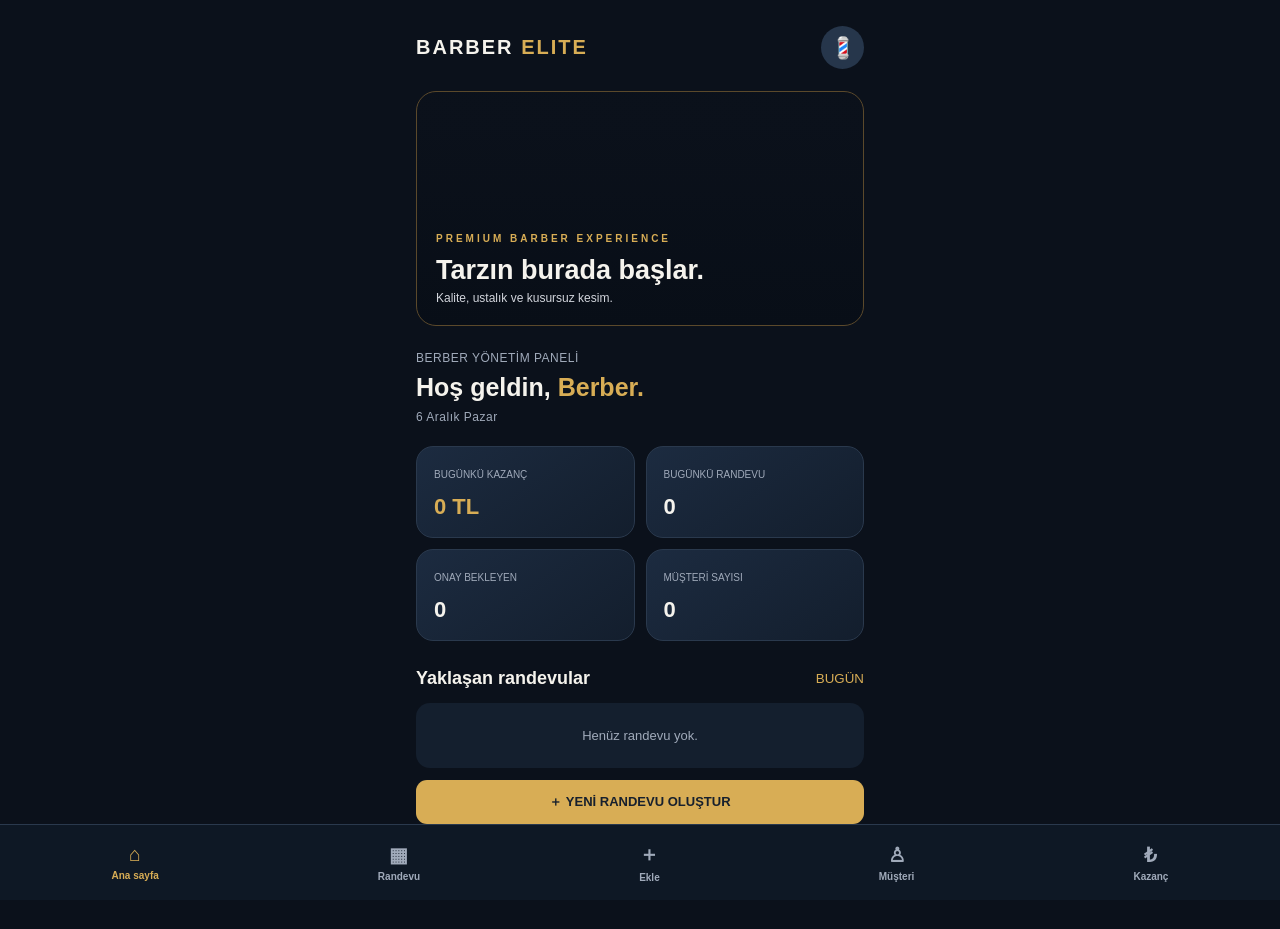
==== commit 6004d9f8: "index.html" ====
--- a/index.html
+++ b/index.html
@@ -6,64 +6,241 @@
 <meta name="viewport" content="width=device-width, initial-scale=1">
 <meta name="theme-color" content="#101827">
 <title>BARBER ELITE</title>
+
 <style>
-:root{--bg:#101827;--panel:#192538;--gold:#d8ad55;--white:#f5f3ed;--muted:#9ba6b5;--line:#29364a}
+:root{
+--bg:#0b111b;
+--panel:#172334;
+--gold:#d8ad55;
+--white:#f5f3ed;
+--muted:#a0aaba;
+--line:#2a394d;
+}
 *{box-sizing:border-box}
-body{margin:0;background:var(--bg);color:var(--white);font-family:Arial,sans-serif}
-.app{max-width:480px;margin:auto;padding:20px 17px 100px}
-header{display:flex;justify-content:space-between;align-items:center;margin:8px 0 30px}
-.brand{font-size:20px;font-weight:900;letter-spacing:2px}
+body{
+margin:0;
+background:var(--bg);
+color:var(--white);
+font-family:Arial,sans-serif;
+}
+.app{
+max-width:480px;
+margin:auto;
+padding:18px 16px 105px;
+}
+header{
+display:flex;
+justify-content:space-between;
+align-items:center;
+margin:8px 0 22px;
+}
+.brand{
+font-size:20px;
+font-weight:900;
+letter-spacing:2px;
+}
 .brand span{color:var(--gold)}
-.avatar{width:42px;height:42px;border-radius:50%;background:#29364a;display:grid;place-items:center;color:var(--gold)}
-.greeting{color:var(--muted);font-size:13px}
-h1{font-size:25px;margin:7px 0}
+.avatar{
+width:43px;height:43px;
+border-radius:50%;
+background:#26364b;
+display:grid;place-items:center;
+color:var(--gold);font-size:21px;
+}
+.hero{
+height:235px;
+position:relative;
+overflow:hidden;
+border-radius:20px;
+margin-bottom:25px;
+border:1px solid #5b492b;
+background:
+linear-gradient(0deg,rgba(8,14,23,.98),rgba(8,14,23,.05) 85%),
+url("https://images.unsplash.com/photo-1503951914875-452162b0f3f1?w=1100&auto=format&fit=crop") center/cover;
+}
+.hero-content{
+position:absolute;
+bottom:20px;
+left:19px;
+right:15px;
+}
+.hero small{
+color:var(--gold);
+font-size:10px;
+letter-spacing:3px;
+font-weight:bold;
+}
+.hero h2{
+font-size:27px;
+margin:9px 0 5px;
+}
+.hero p{
+font-size:12px;
+color:#d2d5dc;
+margin:0;
+}
+.greeting{color:var(--muted);font-size:12px;letter-spacing:.5px}
+h1{font-size:25px;margin:8px 0}
 h2{font-size:18px;margin:0}
 .gold{color:var(--gold)}
-.stats{display:grid;grid-template-columns:1fr 1fr;gap:12px;margin:22px 0}
-.stat,.card{background:var(--panel);border:1px solid var(--line);border-radius:17px;padding:17px}
-.stat small{color:var(--muted)}
-.stat strong{display:block;font-size:23px;margin-top:12px}
-.heading{display:flex;justify-content:space-between;align-items:center;margin:28px 0 14px}
+.stats{
+display:grid;
+grid-template-columns:1fr 1fr;
+gap:11px;
+margin:22px 0;
+}
+.stat,.card{
+background:linear-gradient(145deg,#1c2b40,#131e2d);
+border:1px solid var(--line);
+border-radius:17px;
+padding:17px;
+}
+.stat small{color:var(--muted);font-size:10px}
+.stat strong{
+display:block;
+font-size:22px;
+margin-top:12px;
+}
+.heading{
+display:flex;
+justify-content:space-between;
+align-items:center;
+margin:27px 0 14px;
+}
 .heading small{color:var(--gold)}
-button{border:0;border-radius:11px;padding:13px;background:var(--gold);color:#17202d;font-weight:bold;font-size:14px}
-.full{width:100%}
-input,select{width:100%;padding:14px;background:#111d2d;color:white;border:1px solid var(--line);border-radius:11px;margin:7px 0 15px;font-size:15px}
-label{font-size:12px;color:var(--muted)}
-.page{display:none}.page.active{display:block}
-.booking{background:var(--panel);border:1px solid var(--line);border-radius:15px;padding:15px;margin:10px 0}
-.booking p{font-size:12px;color:var(--muted);margin:7px 0}
+button{
+border:0;
+border-radius:11px;
+padding:13px;
+background:var(--gold);
+color:#17202d;
+font-weight:bold;
+font-size:13px;
+cursor:pointer;
+}
+button:active{transform:scale(.98)}
+.full{width:100%;margin-top:12px}
+input,select{
+width:100%;
+padding:14px;
+background:#101a29;
+color:white;
+border:1px solid var(--line);
+border-radius:11px;
+margin:7px 0 15px;
+font-size:15px;
+}
+input:focus,select:focus{outline:1px solid var(--gold)}
+label{
+font-size:11px;
+color:var(--muted);
+letter-spacing:.5px;
+}
+.page{display:none}
+.page.active{display:block}
+.booking{
+background:linear-gradient(145deg,#1c2b40,#131e2d);
+border:1px solid var(--line);
+border-left:3px solid var(--gold);
+border-radius:15px;
+padding:15px;
+margin:10px 0;
+}
+.booking p{
+font-size:12px;
+color:var(--muted);
+margin:7px 0;
+}
 .tag{color:var(--gold);font-size:11px}
-.actions{display:flex;gap:8px;margin-top:12px}
-.actions button{flex:1;font-size:12px;padding:10px}
-.secondary{background:#29364a;color:white}
-.danger{background:#67383a;color:white}
-.empty{text-align:center;color:var(--muted);padding:22px}
-.nav{position:fixed;bottom:0;left:0;right:0;background:#131f30;border-top:1px solid var(--line);display:flex;justify-content:space-around;padding:12px 2px max(12px,env(safe-area-inset-bottom))}
-.nav button{background:none;color:var(--muted);font-size:10px;padding:5px}
+.actions{display:flex;gap:7px;margin-top:12px}
+.actions button{flex:1;font-size:11px;padding:10px 5px}
+.secondary{background:#34445a;color:white}
+.danger{background:#713b40;color:white}
+.empty{
+text-align:center;
+color:var(--muted);
+padding:25px 10px;
+background:#141f2e;
+border-radius:14px;
+font-size:13px;
+}
+.nav{
+position:fixed;
+bottom:0;left:0;right:0;
+background:rgba(15,25,39,.97);
+backdrop-filter:blur(15px);
+border-top:1px solid var(--line);
+display:flex;
+justify-content:space-around;
+padding:11px 2px max(12px,env(safe-area-inset-bottom));
+z-index:10;
+}
+.nav button{
+background:none;
+color:var(--muted);
+font-size:10px;
+padding:5px 3px;
+}
 .nav button.active{color:var(--gold)}
-.nav span{display:block;font-size:20px;margin-bottom:4px}
+.nav span{
+display:block;
+font-size:20px;
+margin-bottom:4px;
+}
+.note{
+font-size:11px;
+line-height:1.5;
+color:var(--muted);
+margin-top:12px;
+}
 </style>
 </head>
+
 <body>
 <div class="app">
+
 <header>
 <div class="brand">BARBER <span>ELITE</span></div>
 <div class="avatar">💈</div>
 </header>
 
 <section id="home" class="page active">
+
+<div class="hero">
+<div class="hero-content">
+<small>PREMIUM BARBER EXPERIENCE</small>
+<h2>Tarzın burada başlar.</h2>
+<p>Kalite, ustalık ve kusursuz kesim.</p>
+</div>
+</div>
+
 <div class="greeting">BERBER YÖNETİM PANELİ</div>
 <h1>Hoş geldin, <span class="gold">Berber.</span></h1>
 <div class="greeting" id="bugun"></div>
 
 <div class="stats">
-<div class="stat"><small>BUGÜNKÜ KAZANÇ</small><strong class="gold" id="gunluk">0 TL</strong></div>
-<div class="stat"><small>BUGÜNKÜ RANDEVU</small><strong id="adet">0</strong></div>
-<div class="stat"><small>ONAY BEKLEYEN</small><strong id="bekleyen">0</strong></div>
-<div class="stat"><small>MÜŞTERİ SAYISI</small><strong id="musteriAdet">0</strong></div>
-</div>
-
-<div class="heading"><h2>Yaklaşan randevular</h2><small>BUGÜN</small></div>
+<div class="stat">
+<small>BUGÜNKÜ KAZANÇ</small>
+<strong class="gold" id="gunluk">0 TL</strong>
+</div>
+<div class="stat">
+<small>BUGÜNKÜ RANDEVU</small>
+<strong id="adet">0</strong>
+</div>
+<div class="stat">
+<small>ONAY BEKLEYEN</small>
+<strong id="bekleyen">0</strong>
+</div>
+<div class="stat">
+<small>MÜŞTERİ SAYISI</small>
+<strong id="musteriAdet">0</strong>
+</div>
+</div>
+
+<div class="heading">
+<h2>Yaklaşan randevular</h2>
+<small>BUGÜN</small>
+</div>
 <div id="son"></div>
 <button class="full" onclick="git('ekle')">＋ YENİ RANDEVU OLUŞTUR</button>
 </section>
@@ -71,25 +248,35 @@
 <section id="ekle" class="page">
 <div class="greeting">RANDEVU YÖNETİMİ</div>
 <h1>Yeni <span class="gold">Randevu</span></h1>
+
 <div class="card">
 <label>MÜŞTERİ ADI</label>
 <input id="isim" placeholder="Müşterinin adı">
+
 <label>TELEFON</label>
 <input id="telefon" type="tel" placeholder="05xx xxx xx xx">
+
 <label>HİZMET</label>
 <select id="hizmet">
 <option value="400">Saç kesimi · 400 TL</option>
 <option value="200">Sakal · 200 TL</option>
 <option value="600">Saç + sakal · 600 TL</option>
 </select>
+
 <label>BERBER</label>
-<select id="berber"><option>Ben</option><option>Usta</option></select>
+<select id="berber">
+<option>Ben</option>
+<option>Usta</option>
+</select>
+
 <label>TARİH</label>
 <input id="tarih" type="date">
+
 <label>SAAT</label>
 <input id="saat" type="time">
+
 <button class="full" onclick="ekle()">RANDEVUYU KAYDET</button>
-<p class="greeting">Randevu kaydedildiğinde onay bekler. Sen onaylamadan kesinleşmez.</p>
+<p class="note">Randevu kaydedildiğinde onay bekler. Sen onaylamadan kesinleşmez.</p>
 </div>
 </section>
 
@@ -114,69 +301,230 @@
 </div>
 <div id="kazancListe"></div>
 </section>
+
 </div>
 
 <nav class="nav">
-<button class="active" onclick="git('home',this)"><span>⌂</span>Ana sayfa</button>
-<button onclick="git('randevular',this)"><span>▦</span>Randevu</button>
-<button onclick="git('ekle',this)"><span>＋</span>Ekle</button>
-<button onclick="git('musteriler',this)"><span>♙</span>Müşteri</button>
-<button onclick="git('kazanc',this)"><span>₺</span>Kazanç</button>
+<button class="active" onclick="git('home',this)">
+<span>⌂</span>Ana sayfa
+</button>
+<button onclick="git('randevular',this)">
+<span>▦</span>Randevu
+</button>
+<button onclick="git('ekle',this)">
+<span>＋</span>Ekle
+</button>
+<button onclick="git('musteriler',this)">
+<span>♙</span>Müşteri
+</button>
+<button onclick="git('kazanc',this)">
+<span>₺</span>Kazanç
+</button>
 </nav>
 
 <script>
 const KEY="barber_elite_data";
 let data=[];
-try{data=JSON.parse(localStorage.getItem(KEY)||"[]")}catch(e){data=[]}
+
+try{
+data=JSON.parse(localStorage.getItem(KEY)||"[]");
+}catch(e){data=[]}
+
 const $=id=>document.getElementById(id);
-const bugun=()=>{let d=new Date();return d.getFullYear()+"-"+String(d.getMonth()+1).padStart(2,"0")+"-"+String(d.getDate()).padStart(2,"0")};
+
+const bugun=()=>{
+let d=new Date();
+return d.getFullYear()+"-"+
+String(d.getMonth()+1).padStart(2,"0")+"-"+
+String(d.getDate()).padStart(2,"0");
+};
+
 const para=n=>Number(n).toLocaleString("tr-TR")+" TL";
-function guvenli(s){return String(s||"").replace(/[&<>"']/g,c=>({"&":"&amp;","<":"&lt;",">":"&gt;",'"':"&quot;","'":"&#39;"}[c]))}
-function dakika(s){let [h,m]=s.split(":").map(Number);return h*60+m}
-function kaydet(){localStorage.setItem(KEY,JSON.stringify(data));goster()}
+
+function guvenli(s){
+return String(s||"").replace(/[&<>"']/g,c=>({
+"&":"&amp;","<":"&lt;",">":"&gt;",
+'"':"&quot;","'":"&#39;"
+}[c]));
+}
+
+function dakika(s){
+let [h,m]=s.split(":").map(Number);
+return h*60+m;
+}
+
+function kaydet(){
+localStorage.setItem(KEY,JSON.stringify(data));
+goster();
+}
+
 function git(id,btn){
 document.querySelectorAll(".page").forEach(x=>x.classList.remove("active"));
 $(id).classList.add("active");
+
 document.querySelectorAll(".nav button").forEach(x=>x.classList.remove("active"));
-if(btn)btn.classList.add("active");
-else document.querySelectorAll(".nav button")[["home","randevular","ekle","musteriler","kazanc"].indexOf(id)].classList.add("active");
-goster()
-}
+
+if(btn){
+btn.classList.add("active");
+}else{
+let index=["home","randevular","ekle","musteriler","kazanc"].indexOf(id);
+document.querySelectorAll(".nav button")[index].classList.add("active");
+}
+goster();
+window.scrollTo(0,0);
+}
+
 function ekle(){
-let isim=$("isim").value.trim(),telefon=$("telefon").value.trim(),tarih=$("tarih").value,saat=$("saat").value;
-let fiyat=Number($("hizmet").value),berber=$("berber").value;
+let isim=$("isim").value.trim();
+let telefon=$("telefon").value.trim();
+let tarih=$("tarih").value;
+let saat=$("saat").value;
+let fiyat=Number($("hizmet").value);
+let berber=$("berber").value;
 let hizmet=$("hizmet").selectedOptions[0].text;
 let sure=fiyat===400?30:fiyat===200?15:45;
-if(!isim||!tarih||!saat){alert("Eksik bilgi var.");return}
-if(new Date(tarih+"T12:00:00").getDay()===0){alert("Pazar günü kapalı.");return}
-if(saat<"08:00"||saat>"22:30"||dakika(saat)+sure>1350){alert("Çalışma saatleri 08:00-22:30.");return}
-if(data.some(x=>x.tarih===tarih&&x.berber===berber&&x.durum!=="İptal"&&dakika(saat)<dakika(x.saat)+x.sure&&dakika(x.saat)<dakika(saat)+sure)){alert("Bu berberin saati dolu.");return}
-data.push({id:Date.now(),isim,telefon,tarih,saat,fiyat,berber,hizmet,sure,durum:"Bekliyor"});
+
+if(!isim||!tarih||!saat){
+alert("Eksik bilgi var.");
+return;
+}
+
+if(new Date(tarih+"T12:00:00").getDay()===0){
+alert("Pazar günü kapalı.");
+return;
+}
+
+if(saat<"08:00"||saat>"22:30"||dakika(saat)+sure>1350){
+alert("Çalışma saatleri 08:00-22:30.");
+return;
+}
+
+if(data.some(x=>
+x.tarih===tarih&&
+x.berber===berber&&
+x.durum!=="İptal"&&
+dakika(saat)<dakika(x.saat)+x.sure&&
+dakika(x.saat)<dakika(saat)+sure
+)){
+alert("Bu berberin saati dolu.");
+return;
+}
+
+data.push({
+id:Date.now(),
+isim,telefon,tarih,saat,
+fiyat,berber,hizmet,sure,
+durum:"Bekliyor"
+});
+
 kaydet();
-$("isim").value="";$("telefon").value="";
+
+$("isim").value="";
+$("telefon").value="";
+$("tarih").value=bugun();
+$("saat").value="";
+
 alert("Randevu kaydedildi. Onayını bekliyor.");
-git("randevular")
-}
-function onay(id){let x=data.find(a=>a.id===id);if(x)x.durum="Onaylandı";kaydet()}
-function iptal(id){if(confirm("Randevu iptal edilsin mi?")){let x=data.find(a=>a.id===id);if(x)x.durum="İptal";kaydet()}}
-function sil(id){if(confirm("Tamamen silinsin mi?")){data=data.filter(a=>a.id!==id);kaydet()}}
-function kart(x){return `<div class="booking"><b>${guvenli(x.isim)}</b><p>${x.tarih} · ${x.saat} · ${guvenli(x.berber)}</p><p>${guvenli(x.hizmet)} · ${para(x.fiyat)}</p><span class="tag">${guvenli(x.durum)}</span><div class="actions">${x.durum==="Bekliyor"?`<button onclick="onay(${x.id})">ONAYLA</button>`:""}${x.durum!=="İptal"?`<button class="danger" onclick="iptal(${x.id})">İPTAL</button>`:""}<button class="secondary" onclick="sil(${x.id})">SİL</button></div></div>`}
+git("randevular");
+}
+
+function onay(id){
+let x=data.find(a=>a.id===id);
+if(x)x.durum="Onaylandı";
+kaydet();
+}
+
+function iptal(id){
+if(confirm("Randevu iptal edilsin mi?")){
+let x=data.find(a=>a.id===id);
+if(x)x.durum="İptal";
+kaydet();
+}
+}
+
+function sil(id){
+if(confirm("Tamamen silinsin mi?")){
+data=data.filter(a=>a.id!==id);
+kaydet();
+}
+}
+
+function kart(x){
+return `
+<div class="booking">
+<b>${guvenli(x.isim)}</b>
+<p>${x.tarih} · ${x.saat} · ${guvenli(x.berber)}</p>
+<p>${guvenli(x.hizmet)} · ${para(x.fiyat)}</p>
+<span class="tag">${guvenli(x.durum)}</span>
+<div class="actions">
+${x.durum==="Bekliyor"?`<button onclick="onay(${x.id})">ONAYLA</button>`:""}
+${x.durum!=="İptal"?`<button class="danger" onclick="iptal(${x.id})">İPTAL</button>`:""}
+<button class="secondary" onclick="sil(${x.id})">SİL</button>
+</div>
+</div>`;
+}
+
 function goster(){
 let onayli=data.filter(x=>x.durum==="Onaylandı");
 let bugunluk=onayli.filter(x=>x.tarih===bugun());
-let sirali=[...data].sort((a,b)=>(a.tarih+a.saat).localeCompare(b.tarih+b.saat));
-$("bugun").textContent=new Date().toLocaleDateString("tr-TR",{weekday:"long",day:"numeric",month:"long"});
-$("gunluk").textContent=para(bugunluk.reduce((a,x)=>a+x.fiyat,0));
-$("toplam").textContent=para(onayli.reduce((a,x)=>a+x.fiyat,0));
-$("adet").textContent=data.filter(x=>x.tarih===bugun()&&x.durum!=="İptal").length;
-$("bekleyen").textContent=data.filter(x=>x.durum==="Bekliyor").length;
-let ms=new Map();data.forEach(x=>ms.set(x.telefon||x.isim,x));
+
+let sirali=[...data].sort((a,b)=>
+(a.tarih+a.saat).localeCompare(b.tarih+b.saat)
+);
+
+$("bugun").textContent=new Date().toLocaleDateString("tr-TR",{
+weekday:"long",day:"numeric",month:"long"
+});
+
+$("gunluk").textContent=para(
+bugunluk.reduce((a,x)=>a+x.fiyat,0)
+);
+
+$("toplam").textContent=para(
+onayli.reduce((a,x)=>a+x.fiyat,0)
+);
+
+$("adet").textContent=data.filter(x=>
+x.tarih===bugun()&&x.durum!=="İptal"
+).length;
+
+$("bekleyen").textContent=data.filter(x=>
+x.durum==="Bekliyor"
+).length;
+
+let ms=new Map();
+data.forEach(x=>ms.set(x.telefon||x.isim,x));
+
 $("musteriAdet").textContent=ms.size;
-$("son").innerHTML=sirali.filter(x=>x.durum!=="İptal").slice(0,4).map(kart).join("")||'<div class="empty">Henüz randevu yok.</div>';
-$("liste").innerHTML=sirali.map(kart).join("")||'<div class="empty">Henüz randevu yok.</div>';
-$("musterilerListe").innerHTML=[...ms.values()].map(x=>`<div class="booking"><b>${guvenli(x.isim)}</b><p>${guvenli(x.telefon||"Telefon yok")}</p><p>Son randevu: ${x.tarih}</p></div>`).join("")||'<div class="empty">Henüz müşteri yok.</div>';
-$("kazancListe").innerHTML=onayli.map(x=>`<div class="booking"><b>${guvenli(x.isim)}</b><p>${x.tarih} · ${para(x.fiyat)}</p></div>`).join("")||'<div class="empty">Henüz onaylı randevu yok.</div>';
-}
+
+$("son").innerHTML=sirali
+.filter(x=>x.durum!=="İptal")
+.slice(0,4)
+.map(kart).join("")||
+'<div class="empty">Henüz randevu yok.</div>';
+
+$("liste").innerHTML=sirali.map(kart).join("")||
+'<div class="empty">Henüz randevu yok.</div>';
+
+$("musterilerListe").innerHTML=[...ms.values()]
+.map(x=>`
+<div class="booking">
+<b>${guvenli(x.isim)}</b>
+<p>${guvenli(x.telefon||"Telefon yok")}</p>
+<p>Son randevu: ${x.tarih}</p>
+</div>
+`).join("")||
+'<div class="empty">Henüz müşteri yok.</div>';
+
+$("kazancListe").innerHTML=onayli.map(x=>`
+<div class="booking">
+<b>${guvenli(x.isim)}</b>
+<p>${x.tarih} · ${para(x.fiyat)}</p>
+</div>
+`).join("")||
+'<div class="empty">Henüz onaylı randevu yok.</div>';
+}
+
 $("tarih").value=bugun();
 goster();
 </script>
